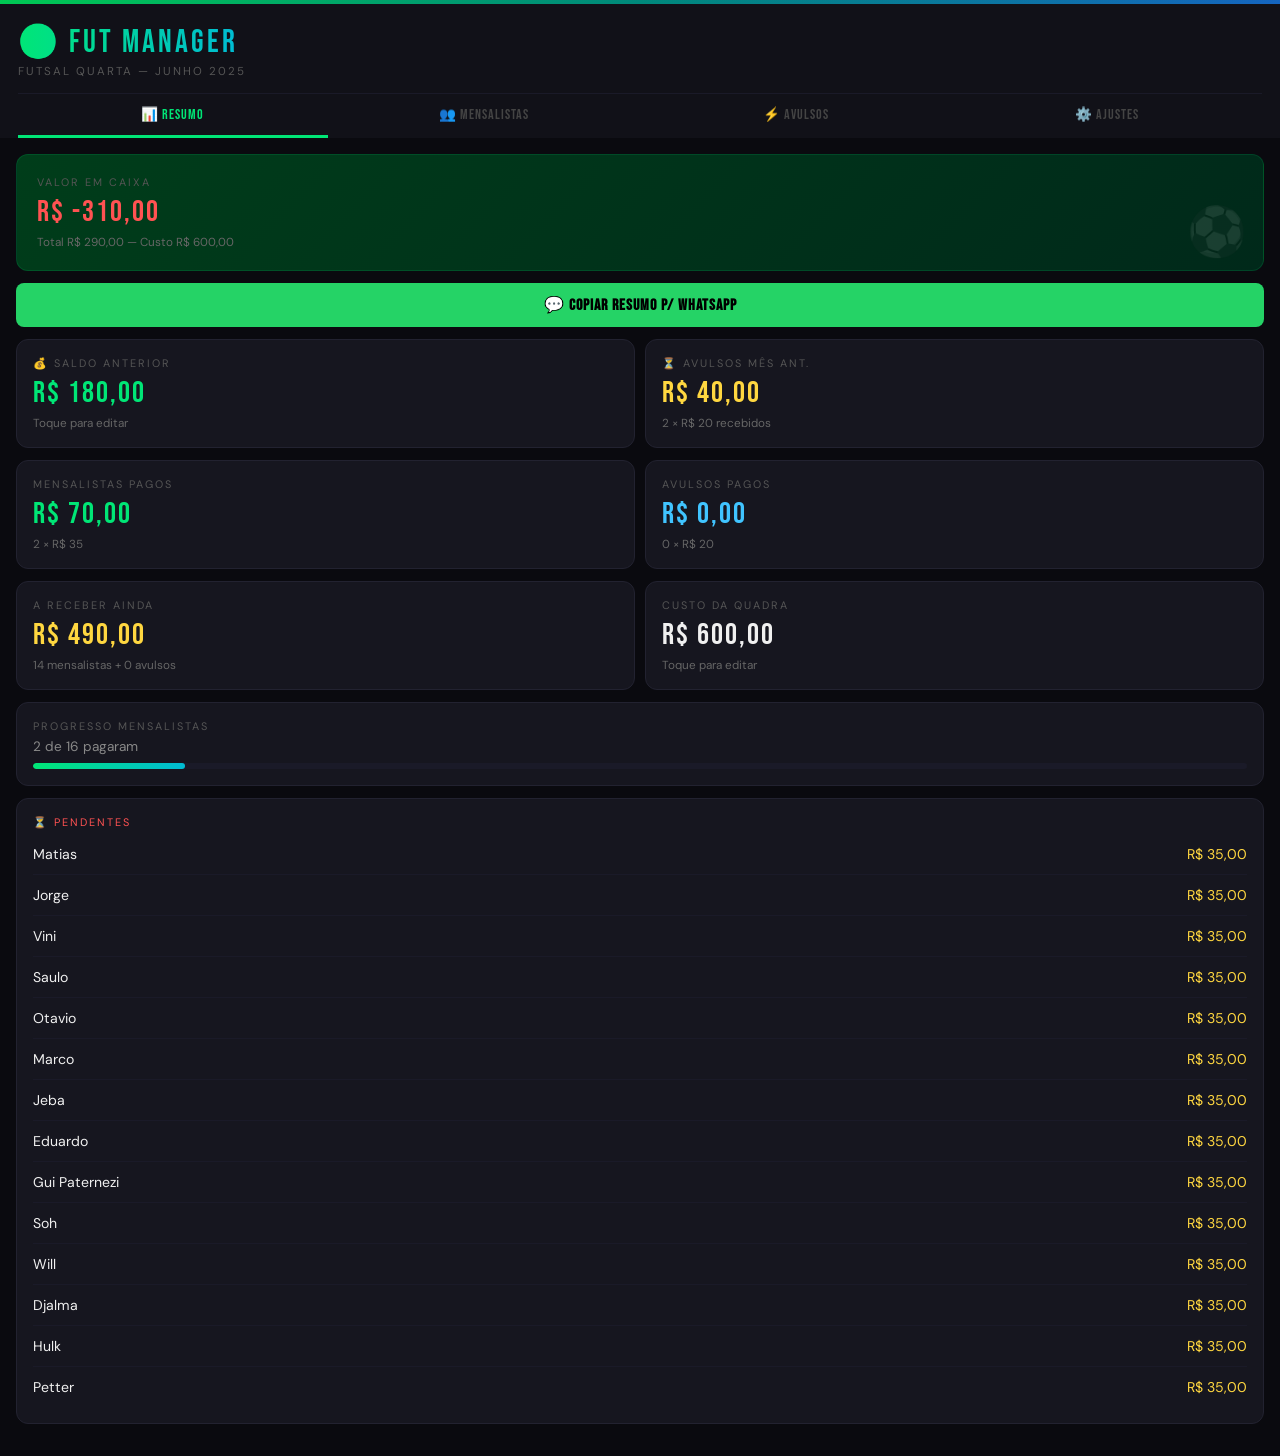
==== index.html @ c2b2885f "Botões de copiar resumos" ====
<!DOCTYPE html>
<html lang="pt-BR">

<head>
  <meta charset="UTF-8">
  <meta name="viewport" content="width=device-width, initial-scale=1.0, maximum-scale=1.0, user-scalable=no">
  <meta name="apple-mobile-web-app-capable" content="yes">
  <meta name="apple-mobile-web-app-status-bar-style" content="black-translucent">
  <meta name="apple-mobile-web-app-title" content="Fut Manager">
  <meta name="theme-color" content="#0a0a0f">
  <link rel="manifest" href="manifest.json">
  <link rel="apple-touch-icon" href="icon-192.png">
  <title>⚽ Fut Manager</title>
  <link href="https://fonts.googleapis.com/css2?family=Bebas+Neue&family=DM+Sans:wght@400;500;700&display=swap"
    rel="stylesheet">
  <style>
    * {
      box-sizing: border-box;
      margin: 0;
      padding: 0;
      -webkit-tap-highlight-color: transparent;
    }

    body {
      background: #0a0a0f;
      color: #f0f0f0;
      font-family: 'Bebas Neue', 'Arial Black', sans-serif;
      min-height: 100vh;
      overscroll-behavior: none;
    }

    .header-stripe {
      background: linear-gradient(135deg, #00c853 0%, #00897b 50%, #1565c0 100%);
      height: 4px;
    }

    .header {
      background: #111118;
      padding: env(safe-area-inset-top, 18px) 18px 0;
      padding-top: max(env(safe-area-inset-top), 18px);
    }

    .header-top {
      display: flex;
      justify-content: space-between;
      align-items: flex-start;
    }

    .header-title {
      font-size: 2rem;
      letter-spacing: 3px;
      background: linear-gradient(90deg, #00e676, #00bcd4);
      -webkit-background-clip: text;
      -webkit-text-fill-color: transparent;
      background-clip: text;
    }

    .save-badge {
      font-family: 'DM Sans', sans-serif;
      font-size: 0.65rem;
      letter-spacing: 1px;
      padding: 3px 8px;
      border-radius: 10px;
      margin-top: 6px;
    }

    .save-saved {
      color: #00e676;
      background: #003d1a;
    }

    .header-sub {
      font-family: 'DM Sans', sans-serif;
      font-size: 0.72rem;
      color: #555;
      letter-spacing: 2px;
      text-transform: uppercase;
      margin-top: 2px;
      margin-bottom: 14px;
    }

    .tabs {
      display: flex;
      gap: 2px;
      border-top: 1px solid #1a1a28;
    }

    .tab-btn {
      flex: 1;
      font-family: 'Bebas Neue', sans-serif;
      font-size: 0.85rem;
      letter-spacing: 1px;
      padding: 12px 6px;
      background: transparent;
      border: none;
      border-bottom: 3px solid transparent;
      color: #444;
      cursor: pointer;
      transition: all 0.2s;
    }

    .tab-btn.active {
      color: #00e676;
      border-bottom: 3px solid #00e676;
    }

    .content {
      padding: 16px;
      padding-bottom: max(env(safe-area-inset-bottom), 20px);
    }

    .card {
      background: #16161f;
      border: 1px solid #222230;
      border-radius: 12px;
      padding: 16px;
      margin-bottom: 12px;
    }

    .lucro-card {
      background: linear-gradient(135deg, #003d1a, #00291a);
      border: 1px solid #00e67622;
      border-radius: 12px;
      padding: 20px;
      margin-bottom: 12px;
      position: relative;
      overflow: hidden;
    }

    .lucro-card::after {
      content: '⚽';
      position: absolute;
      right: 16px;
      bottom: 8px;
      font-size: 3rem;
      opacity: 0.1;
    }

    .card-label {
      font-family: 'DM Sans', sans-serif;
      font-size: 0.68rem;
      text-transform: uppercase;
      letter-spacing: 2px;
      color: #555;
      margin-bottom: 5px;
    }

    .card-value {
      font-size: 1.9rem;
      letter-spacing: 2px;
    }

    .card-detail {
      font-family: 'DM Sans', sans-serif;
      font-size: 0.73rem;
      color: #666;
      margin-top: 4px;
    }

    .green {
      color: #00e676;
    }

    .red {
      color: #ff5252;
    }

    .yellow {
      color: #ffd740;
    }

    .blue {
      color: #40c4ff;
    }

    .grid2 {
      display: grid;
      grid-template-columns: 1fr 1fr;
      gap: 10px;
      margin-bottom: 12px;
    }

    .grid2 .card {
      margin-bottom: 0;
    }

    .row-item {
      display: flex;
      align-items: center;
      justify-content: space-between;
      padding: 11px 0;
      border-bottom: 1px solid #1a1a28;
      font-family: 'DM Sans', sans-serif;
      font-size: 0.88rem;
    }

    .row-item:last-child {
      border-bottom: none;
    }

    .player-num {
      font-family: 'Bebas Neue', sans-serif;
      font-size: 1.1rem;
      color: #333;
      width: 26px;
      flex-shrink: 0;
    }

    .badge {
      font-family: 'Bebas Neue', sans-serif;
      font-size: 0.72rem;
      letter-spacing: 1px;
      padding: 5px 12px;
      border-radius: 20px;
      cursor: pointer;
      border: none;
      white-space: nowrap;
    }

    .badge-green {
      background: #003d1a;
      color: #00e676;
    }

    .badge-red {
      background: #3d0000;
      color: #ff5252;
    }

    .badge-yellow {
      background: #3d2e00;
      color: #ffd740;
    }

    .btn-remove {
      background: none;
      border: none;
      color: #2a2a3a;
      cursor: pointer;
      font-size: 1.1rem;
      padding: 4px 10px;
    }

    .input-row {
      display: flex;
      gap: 8px;
      margin-bottom: 14px;
    }

    .fut-input {
      flex: 1;
      background: #0e0e18;
      border: 1px solid #2a2a40;
      border-radius: 8px;
      padding: 12px 14px;
      color: #f0f0f0;
      font-family: 'DM Sans', sans-serif;
      font-size: 1rem;
      outline: none;
      -webkit-appearance: none;
      appearance: none;
    }

    .fut-input:focus {
      border-color: #00e676;
    }

    .btn-add {
      background: #00e676;
      color: #000;
      border: none;
      border-radius: 8px;
      padding: 12px 16px;
      font-family: 'Bebas Neue', sans-serif;
      font-size: 1rem;
      letter-spacing: 1px;
      cursor: pointer;
      white-space: nowrap;
    }

    .section-title {
      font-size: 1rem;
      letter-spacing: 2px;
      color: #666;
      margin-bottom: 10px;
    }

    .pendentes-bar {
      background: #1a1a28;
      border-radius: 6px;
      height: 6px;
      margin-top: 8px;
      overflow: hidden;
    }

    .pendentes-fill {
      height: 100%;
      background: linear-gradient(90deg, #00e676, #00bcd4);
      border-radius: 6px;
      transition: width 0.4s;
    }

    .clickable {
      cursor: pointer;
    }

    .edit-hint {
      font-size: 0.75rem;
      color: #333;
    }

    .custo-edit {
      display: flex;
      align-items: center;
      gap: 8px;
    }

    .tab-content {
      display: none;
    }

    .tab-content.active {
      display: block;
    }

    .empty-state {
      text-align: center;
      padding: 32px;
    }

    .empty-state .icon {
      font-size: 2.5rem;
    }

    .empty-state p {
      font-family: 'DM Sans', sans-serif;
      color: #444;
      margin-top: 8px;
    }
  </style>
</head>

<body>

  <div class="header-stripe"></div>
  <div class="header">
    <div class="header-top">
      <div class="header-title">⚽ FUT MANAGER</div>
      <span class="save-badge save-saved" id="save-badge" style="display:none">✓ SALVO</span>
    </div>
    <div class="header-sub">Futsal Quarta — Junho 2025</div>
    <div class="tabs">
      <button class="tab-btn active" onclick="setTab('resumo')">📊 Resumo</button>
      <button class="tab-btn" onclick="setTab('mensalistas')">👥 Mensalistas</button>
      <button class="tab-btn" onclick="setTab('avulsos')">⚡ Avulsos</button>
      <button class="tab-btn" onclick="setTab('ajustes')">⚙️ Ajustes</button>
    </div>
  </div>

  <div class="content">
    <div id="tab-resumo" class="tab-content active">
      <div class="lucro-card">
        <div class="card-label">Valor em caixa</div>
        <div class="card-value" id="lucro-valor">R$ 0,00</div>
        <div class="card-detail" id="lucro-detalhe"></div>
      </div>

      <button class="btn-add"
        style="background:#25d366; color:#000; font-weight:bold; width:100%; margin-bottom:12px; display:flex; align-items:center; justify-content:center; gap:8px;"
        onclick="copiarResumoWhats()">
        <span>💬 Copiar Resumo p/ WhatsApp</span>
      </button>

      <div class="grid2">
        <div class="card clickable" onclick="editSaldo()">
          <div class="card-label">💰 Saldo anterior</div>
          <div class="card-value green" id="saldo-val">R$ 0,00</div>
          <div class="card-detail">Toque para editar</div>
        </div>
        <div class="card clickable" onclick="editAvulsosAnt()">
          <div class="card-label">⏳ Avulsos mês ant.</div>
          <div class="card-value yellow" id="avant-val">R$ 0,00</div>
          <div class="card-detail" id="avant-detalhe"></div>
        </div>
      </div>
      <div class="grid2">
        <div class="card">
          <div class="card-label">Mensalistas pagos</div>
          <div class="card-value green" id="mens-val">R$ 0,00</div>
          <div class="card-detail" id="mens-detalhe"></div>
        </div>
        <div class="card">
          <div class="card-label">Avulsos pagos</div>
          <div class="card-value blue" id="avpagos-val">R$ 0,00</div>
          <div class="card-detail" id="avpagos-detalhe"></div>
        </div>
      </div>
      <div class="grid2">
        <div class="card">
          <div class="card-label">A receber ainda</div>
          <div class="card-value yellow" id="areceber-val">R$ 0,00</div>
          <div class="card-detail" id="areceber-detalhe"></div>
        </div>
        <div class="card clickable" onclick="editCusto()">
          <div class="card-label">Custo da quadra</div>
          <div class="card-value" id="custo-val">R$ 0,00</div>
          <div class="card-detail">Toque para editar</div>
        </div>
      </div>
      <div class="card">
        <div class="card-label">Progresso mensalistas</div>
        <div id="progresso-txt" style="font-family:'DM Sans',sans-serif;font-size:0.85rem;color:#888;margin-top:4px">
        </div>
        <div class="pendentes-bar">
          <div class="pendentes-fill" id="progresso-fill" style="width:0%"></div>
        </div>
      </div>
      <div class="card" id="pendentes-card" style="display:none">
        <div class="card-label" style="color:#ff5252">⏳ Pendentes</div>
        <div id="pendentes-lista"></div>
      </div>
    </div>

    <div id="tab-mensalistas" class="tab-content">
      <div class="input-row">
        <input class="fut-input" id="inp-mens" placeholder="Nome do jogador..."
          onkeydown="if(event.key==='Enter')addMensalista()">
        <button class="btn-add" onclick="addMensalista()">+ ADD</button>
      </div>

      <button class="btn-add"
        style="background:#25d366; color:#000; font-weight:bold; width:100%; margin-bottom:12px; display:flex; align-items:center; justify-content:center; gap:8px;"
        onclick="copiarMensalistasWhats()">
        <span>💬 Copiar Lista p/ WhatsApp</span>
      </button>

      <div class="card">
        <div class="section-title" id="mens-secao-titulo">MENSALISTAS — R$ 35</div>
        <div id="mens-lista"></div>
      </div>
    </div>

    <div id="tab-avulsos" class="tab-content">
      <div class="input-row">
        <input class="fut-input" id="inp-av" placeholder="Nome do avulso..."
          onkeydown="if(event.key==='Enter')addAvulso()">
        <select class="fut-input" id="sel-av" style="flex:0 0 100px">
          <option value="pago">Pago</option>
          <option value="pendente">Pendente</option>
        </select>
        <button class="btn-add" onclick="addAvulso()">+ ADD</button>
      </div>
      <div id="avulsos-wrap"></div>
      <div class="grid2" style="margin-top:12px">
        <div class="card">
          <div class="card-label">Pagos</div>
          <div class="card-value green" id="avtotal-pagos">R$ 0,00</div>
          <div class="card-detail" id="avtotal-pagos-d"></div>
        </div>
        <div class="card">
          <div class="card-label">Pendentes</div>
          <div class="card-value yellow" id="avtotal-pend">R$ 0,00</div>
          <div class="card-detail" id="avtotal-pend-d"></div>
        </div>
      </div>
    </div>

    <div id="tab-ajustes" class="tab-content">
      <div class="card">
        <div class="section-title">Valores das Taxas</div>
        <div style="display:flex; flex-direction:column; gap:12px; font-family:'DM Sans',sans-serif; font-size:0.9rem;">
          <div style="display:flex; justify-content:space-between; align-items:center;">
            <span style="color:#aaa;">Valor Mensalidade:</span>
            <div style="display:flex; align-items:center; gap:5px;">
              <span style="color:#666;">R$</span>
              <input type="number" class="fut-input" id="cfg-mensalidade"
                style="max-width:100px; padding:8px 10px; margin:0;" onchange="updateTaxas()">
            </div>
          </div>
          <div style="display:flex; justify-content:space-between; align-items:center;">
            <span style="color:#aaa;">Valor do Avulso:</span>
            <div style="display:flex; align-items:center; gap:5px;">
              <span style="color:#666;">R$</span>
              <input type="number" class="fut-input" id="cfg-avulso"
                style="max-width:100px; padding:8px 10px; margin:0;" onchange="updateTaxas()">
            </div>
          </div>
        </div>
      </div>

      <div class="card">
        <div class="section-title">📦 Backup dos Dados</div>
        <p style="font-family:'DM Sans',sans-serif; font-size:0.8rem; color:#888; margin-bottom:12px; line-height:1.4;">
          Como os dados são salvos localmente no seu celular, exporte um backup de vez em quando para não perder seu
          histórico.
        </p>
        <div style="display:flex; flex-direction:column; gap:10px;">
          <button class="btn-add" style="background:#1565c0; color:#fff;" onclick="exportarBackup()">📥 Exportar Backup
            (Copiar)</button>
          <button class="btn-add" style="background:#3a3a4f; color:#f0f0f0;" onclick="importarBackup()">📤 Importar
            Backup</button>
        </div>
      </div>
    </div>
  </div>

  <script>
    const DEFAULT = {
      mensalistas: ["Matias", "Jorge", "Vini", "Saulo", "Otavio", "Serjo", "Marco", "Jeba", "Eduardo", "Gui Paternezi", "Soh", "Will", "Djalma", "Hulk", "Trind", "Petter"]
        .map((nome, i) => ({ id: i, nome, pago: ["Serjo", "Trind"].includes(nome) })),
      avulsos: [],
      custoQuadra: 600,
      saldoAnterior: 180,
      avulsosPendentesAnt: 2,
      valorMensalidade: 35,
      valorAvulso: 20
    };

    function load() {
      try {
        const s = localStorage.getItem('futmgr');
        if (!s) return JSON.parse(JSON.stringify(DEFAULT));
        const parsed = JSON.parse(s);
        if (parsed.valorMensalidade === undefined) parsed.valorMensalidade = 35;
        if (parsed.valorAvulso === undefined) parsed.valorAvulso = 20;
        return parsed;
      }
      catch (e) { return JSON.parse(JSON.stringify(DEFAULT)); }
    }
    function save() {
      localStorage.setItem('futmgr', JSON.stringify(state));
      const b = document.getElementById('save-badge');
      b.style.display = '';
      clearTimeout(save._t);
      save._t = setTimeout(() => b.style.display = 'none', 2000);
    }

    let state = load();
    const brl = v => 'R$ ' + v.toFixed(2).replace('.', ',');

    function setTab(t) {
      const tabs = ['resumo', 'mensalistas', 'avulsos', 'ajustes'];
      document.querySelectorAll('.tab-btn').forEach((b, i) => b.classList.toggle('active', tabs[i] === t));
      document.querySelectorAll('.tab-content').forEach(c => c.classList.remove('active'));
      document.getElementById('tab-' + t).classList.add('active');
      render();
    }

    function render() {
      const { mensalistas, avulsos, custoQuadra, saldoAnterior, avulsosPendentesAnt, valorMensalidade, valorAvulso } = state;
      const pagos = mensalistas.filter(m => m.pago), pend = mensalistas.filter(m => !m.pago);
      const avP = avulsos.filter(a => a.status === 'pago'), avPend = avulsos.filter(a => a.status === 'pendente');
      const totalMens = pagos.length * valorMensalidade, totalAvP = avP.length * valorAvulso, totalAvPend = avPend.length * valorAvulso;
      const totalRec = saldoAnterior + avulsosPendentesAnt * valorAvulso + totalMens + totalAvP;
      const lucro = totalRec - custoQuadra, aRec = pend.length * valorMensalidade + totalAvPend;

      const lv = document.getElementById('lucro-valor');
      lv.textContent = brl(lucro); lv.className = 'card-value ' + (lucro >= 0 ? 'green' : 'red');
      document.getElementById('lucro-detalhe').textContent = `Total ${brl(totalRec)} — Custo ${brl(custoQuadra)}`;
      document.getElementById('saldo-val').textContent = brl(saldoAnterior);
      document.getElementById('avant-val').textContent = brl(avulsosPendentesAnt * valorAvulso);
      document.getElementById('avant-detalhe').textContent = `${avulsosPendentesAnt} × R$ ${valorAvulso} recebidos`;
      document.getElementById('mens-val').textContent = brl(totalMens);
      document.getElementById('mens-detalhe').textContent = `${pagos.length} × R$ ${valorMensalidade}`;
      document.getElementById('avpagos-val').textContent = brl(totalAvP);
      document.getElementById('avpagos-detalhe').textContent = `${avP.length} × R$ ${valorAvulso}`;
      document.getElementById('areceber-val').textContent = brl(aRec);
      document.getElementById('areceber-detalhe').textContent = `${pend.length} mensalistas + ${avPend.length} avulsos`;
      document.getElementById('custo-val').textContent = brl(custoQuadra);
      const pct = mensalistas.length ? pagos.length / mensalistas.length * 100 : 0;
      document.getElementById('progresso-txt').textContent = `${pagos.length} de ${mensalistas.length} pagaram`;
      document.getElementById('progresso-fill').style.width = pct + '%';
      const pc = document.getElementById('pendentes-card');
      pc.style.display = pend.length ? '' : 'none';
      document.getElementById('pendentes-lista').innerHTML = pend.map(m =>
        `<div class="row-item"><span>${m.nome}</span><span class="yellow">${brl(valorMensalidade)}</span></div>`).join('');

      document.getElementById('mens-secao-titulo').textContent = `MENSALISTAS — ${brl(valorMensalidade)}`;

      document.getElementById('mens-lista').innerHTML = mensalistas.map((m, i) =>
        `<div class="row-item">
      <div style="display:flex;align-items:center;gap:10px">
        <span class="player-num">${i + 1}</span>
        <span style="font-family:'DM Sans',sans-serif">${m.nome}</span>
      </div>
      <div style="display:flex;gap:8px;align-items:center">
        <button class="badge ${m.pago ? 'badge-green' : 'badge-red'}" onclick="toggleMens(${m.id})">${m.pago ? 'PAGO ✓' : 'PENDENTE'}</button>
        <button class="btn-remove" onclick="removeMens(${m.id})">✕</button>
      </div>
    </div>`).join('');

      document.getElementById('avulsos-wrap').innerHTML = avulsos.length === 0
        ? `<div class="card empty-state"><div class="icon">⚡</div><p>Nenhum avulso ainda</p></div>`
        : `<div class="card"><div class="section-title">AVULSOS — R$ ${valorAvulso} cada</div>${avulsos.map(a =>
          `<div class="row-item">
          <span style="font-family:'DM Sans',sans-serif">${a.nome}</span>
          <div style="display:flex;gap:8px;align-items:center">
            <button class="badge ${a.status === 'pago' ? 'badge-green' : 'badge-yellow'}" onclick="toggleAv(${a.id})">${a.status === 'pago' ? 'PAGO ✓' : 'PENDENTE'}</button>
            <button class="btn-remove" onclick="removeAv(${a.id})">✕</button>
          </div>
        </div>`).join('')}</div>`;

      document.getElementById('avtotal-pagos').textContent = brl(totalAvP);
      document.getElementById('avtotal-pagos-d').textContent = `${avP.length} jogadores`;
      document.getElementById('avtotal-pend').textContent = brl(totalAvPend);
      document.getElementById('avtotal-pend-d').textContent = `${avPend.length} jogadores`;

      // Atualiza os inputs na aba Ajustes se eles existirem
      const cfgM = document.getElementById('cfg-mensalidade');
      const cfgA = document.getElementById('cfg-avulso');
      if (cfgM) cfgM.value = valorMensalidade;
      if (cfgA) cfgA.value = valorAvulso;
    }

    function toggleMens(id) { state.mensalistas = state.mensalistas.map(m => m.id === id ? { ...m, pago: !m.pago } : m); save(); render(); }
    function removeMens(id) { if (!confirm('Remover?')) return; state.mensalistas = state.mensalistas.filter(m => m.id !== id); save(); render(); }
    function addMensalista() {
      const i = document.getElementById('inp-mens'), n = i.value.trim(); if (!n) return;
      state.mensalistas.push({ id: Date.now(), nome: n, pago: false }); i.value = ''; save(); render();
    }
    function addAvulso() {
      const i = document.getElementById('inp-av'), n = i.value.trim(); if (!n) return;
      const s = document.getElementById('sel-av').value;
      state.avulsos.push({ id: Date.now(), nome: n, status: s }); i.value = ''; save(); render();
    }
    function toggleAv(id) { state.avulsos = state.avulsos.map(a => a.id === id ? { ...a, status: a.status === 'pago' ? 'pendente' : 'pago' } : a); save(); render(); }
    function removeAv(id) { if (!confirm('Remover?')) return; state.avulsos = state.avulsos.filter(a => a.id !== id); save(); render(); }
    function editCusto() { const v = prompt('Custo da quadra (R$):', state.custoQuadra); if (v !== null && !isNaN(+v) && +v >= 0) { state.custoQuadra = +v; save(); render(); } }
    function editSaldo() { const v = prompt('Saldo do mês anterior (R$):', state.saldoAnterior); if (v !== null && !isNaN(+v)) { state.saldoAnterior = +v; save(); render(); } }
    function editAvulsosAnt() { const v = prompt('Qtd avulsos pendentes mês anterior:', state.avulsosPendentesAnt); if (v !== null && !isNaN(+v)) { state.avulsosPendentesAnt = +v; save(); render(); } }

    function updateTaxas() {
      const valMensalidade = parseFloat(document.getElementById('cfg-mensalidade').value);
      const valAvulso = parseFloat(document.getElementById('cfg-avulso').value);
      if (!isNaN(valMensalidade) && valMensalidade >= 0) state.valorMensalidade = valMensalidade;
      if (!isNaN(valAvulso) && valAvulso >= 0) state.valorAvulso = valAvulso;
      save();
      render();
    }

    function exportarBackup() {
      const json = JSON.stringify(state, null, 2);
      navigator.clipboard.writeText(json).then(() => {
        alert('Dados de backup copiados para a área de transferência! Cole em um local seguro (bloco de notas, e-mail ou conversa própria no WhatsApp).');
      }).catch(() => {
        prompt('Copie o texto de backup abaixo:', json);
      });
    }

    function importarBackup() {
      const texto = prompt('Cole o texto de backup (JSON) aqui:');
      if (!texto) return;
      try {
        const parsed = JSON.parse(texto);
        if (parsed && typeof parsed === 'object') {
          if (Array.isArray(parsed.mensalistas)) {
            state = parsed;
            if (state.valorMensalidade === undefined) state.valorMensalidade = 35;
            if (state.valorAvulso === undefined) state.valorAvulso = 20;
            save();
            render();
            alert('Backup importado com sucesso!');
          } else {
            alert('Formato de backup inválido.');
          }
        } else {
          alert('Texto de backup inválido.');
        }
      } catch (e) {
        alert('Erro ao processar o backup. Verifique se o texto foi colado corretamente.');
      }
    }

    function copiarResumoWhats() {
      const { mensalistas, avulsos, custoQuadra, saldoAnterior, avulsosPendentesAnt, valorMensalidade, valorAvulso } = state;
      const pagos = mensalistas.filter(m => m.pago), pend = mensalistas.filter(m => !m.pago);
      const avP = avulsos.filter(a => a.status === 'pago'), avPend = avulsos.filter(a => a.status === 'pendente');
      const totalMens = pagos.length * valorMensalidade;
      const totalAvP = avP.length * valorAvulso;
      const totalAvPend = avPend.length * valorAvulso;
      const totalRecebidoMes = avulsosPendentesAnt * valorAvulso + totalMens + totalAvP;
      const totalRec = saldoAnterior + totalRecebidoMes;
      const lucro = totalRec - custoQuadra;
      const aRec = pend.length * valorMensalidade + totalAvPend;
      const pct = mensalistas.length ? Math.round((pagos.length / mensalistas.length) * 100) : 0;

      let txt = `⚽ *FUT MANAGER - RESUMO FINANCEIRO* ⚽\n`;
      txt += `📅 *Futsal Quarta*\n\n`;
      txt += `💵 *Valor em Caixa:* ${brl(lucro)}\n`;
      txt += `💰 *Saldo Anterior:* ${brl(saldoAnterior)}\n`;
      txt += `💰 *Total Recebido no Mês:* ${brl(totalRecebidoMes)}\n`;
      txt += `🏟️ *Custo da Quadra:* ${brl(custoQuadra)}\n`;
      txt += `⏳ *A Receber:* ${brl(aRec)}\n\n`;
      txt += `👥 *Mensalistas:* ${pagos.length} de ${mensalistas.length} pagos (${pct}%)\n`;
      txt += `⚡ *Avulsos Pagos:* ${avP.length} (${brl(totalAvP)})\n`;

      if (pend.length > 0 || avPend.length > 0) {
        txt += `\n⚠️ *PENDENTES DE PAGAMENTO:*\n`;
        if (pend.length > 0) {
          txt += `*Mensalistas:*\n`;
          pend.forEach(m => {
            txt += ` - ${m.nome} (${brl(valorMensalidade)})\n`;
          });
        }
        if (avPend.length > 0) {
          txt += `*Avulsos:*\n`;
          avPend.forEach(a => {
            txt += ` - ${a.nome} (${brl(valorAvulso)})\n`;
          });
        }
      }

      navigator.clipboard.writeText(txt).then(() => {
        alert('Resumo formatado copiado! Só colar no grupo do WhatsApp. 😉');
      }).catch(() => {
        const textarea = document.createElement('textarea');
        textarea.value = txt;
        textarea.style.position = 'fixed';
        document.body.appendChild(textarea);
        textarea.select();
        try {
          document.execCommand('copy');
          alert('Resumo formatado copiado! 😉');
        } catch (e) {
          alert('Não foi possível copiar automaticamente.');
        }
        document.body.removeChild(textarea);
      });
    }

    function copiarMensalistasWhats() {
      const { mensalistas, valorMensalidade } = state;
      const pagos = mensalistas.filter(m => m.pago);
      const pend = mensalistas.filter(m => !m.pago);

      let txt = `👥 *MENSALISTAS - STATUS DE PAGAMENTO* ⚽\n`;
      txt += `💵 *Mensalidade:* ${brl(valorMensalidade)}\n\n`;

      txt += `✅ *PAGOS (${pagos.length}):*\n`;
      if (pagos.length === 0) {
        txt += ` - Nenhum pagamento registrado ainda\n`;
      } else {
        pagos.forEach(m => {
          txt += ` - ${m.nome} ✓\n`;
        });
      }

      txt += `\n⏳ *PENDENTES (${pend.length}):*\n`;
      if (pend.length === 0) {
        txt += ` - Todos os mensalistas pagaram! 🙌\n`;
      } else {
        pend.forEach(m => {
          txt += ` - ${m.nome}\n`;
        });
      }

      const pct = mensalistas.length ? Math.round((pagos.length / mensalistas.length) * 100) : 0;
      txt += `\n📊 *Progresso:* ${pagos.length} de ${mensalistas.length} pagos (${pct}%)`;

      navigator.clipboard.writeText(txt).then(() => {
        alert('Lista de mensalistas copiada! Só colar no WhatsApp. 😉');
      }).catch(() => {
        const textarea = document.createElement('textarea');
        textarea.value = txt;
        textarea.style.position = 'fixed';
        document.body.appendChild(textarea);
        textarea.select();
        try {
          document.execCommand('copy');
          alert('Lista de mensalistas copiada! 😉');
        } catch (e) {
          alert('Não foi possível copiar automaticamente.');
        }
        document.body.removeChild(textarea);
      });
    }

    if ('serviceWorker' in navigator) {
      navigator.serviceWorker.register('/fut-manager/sw.js');
    }

    render();
  </script>
</body>

</html>
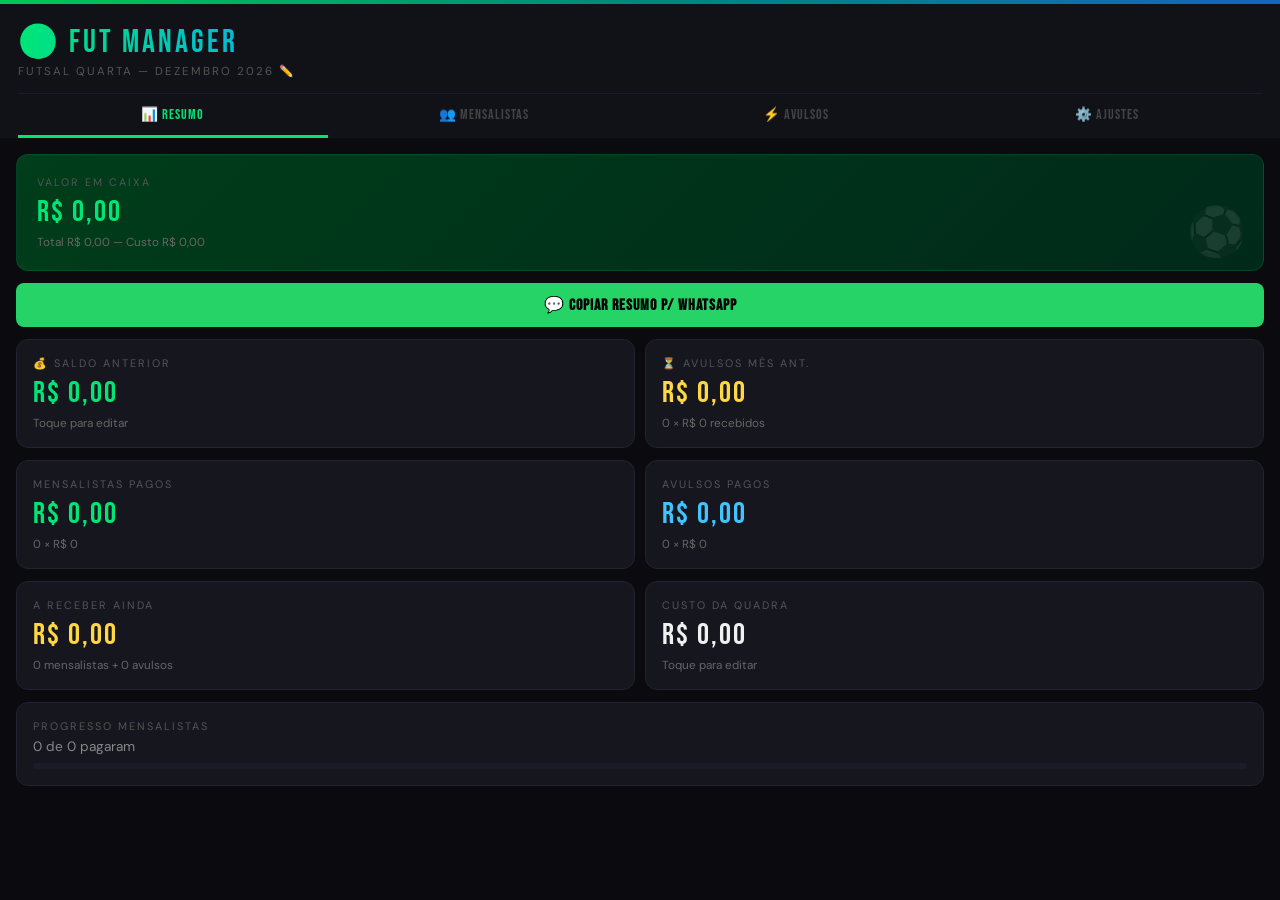
==== commit 5d2f45a5: "Adiciona configuração de mes vigente e chave pix" ====
--- a/index.html
+++ b/index.html
@@ -348,7 +348,8 @@
       <div class="header-title">⚽ FUT MANAGER</div>
       <span class="save-badge save-saved" id="save-badge" style="display:none">✓ SALVO</span>
     </div>
-    <div class="header-sub">Futsal Quarta — Junho 2025</div>
+    <div class="header-sub clickable" id="header-mes-ano" onclick="editMesAno()" style="cursor: pointer;">Futsal Quarta
+      — Junho 2025</div>
     <div class="tabs">
       <button class="tab-btn active" onclick="setTab('resumo')">📊 Resumo</button>
       <button class="tab-btn" onclick="setTab('mensalistas')">👥 Mensalistas</button>
@@ -489,6 +490,17 @@
       </div>
 
       <div class="card">
+        <div class="section-title">Chave Pix</div>
+        <div style="display:flex; flex-direction:column; gap:8px; font-family:'DM Sans',sans-serif; font-size:0.9rem;">
+          <div style="display:flex; justify-content:space-between; align-items:center;">
+            <span style="color:#aaa;">Chave Pix:</span>
+            <input type="text" class="fut-input" id="cfg-pix"
+              style="max-width:200px; padding:8px 10px; margin:0;" placeholder="Sua chave Pix..." onchange="updatePix()">
+          </div>
+        </div>
+      </div>
+
+      <div class="card">
         <div class="section-title">📦 Backup dos Dados</div>
         <p style="font-family:'DM Sans',sans-serif; font-size:0.8rem; color:#888; margin-bottom:12px; line-height:1.4;">
           Como os dados são salvos localmente no seu celular, exporte um backup de vez em quando para não perder seu
@@ -501,19 +513,36 @@
             Backup</button>
         </div>
       </div>
+
+      <div class="card" style="border: 1px solid #ff525244;">
+        <div class="section-title" style="color:#ff5252;">📅 Fechamento Mensal</div>
+        <p style="font-family:'DM Sans',sans-serif; font-size:0.8rem; color:#888; margin-bottom:12px; line-height:1.4;">
+          Ao iniciar um novo mês: os pagamentos dos mensalistas serão zerados, a lista de avulsos será limpa e o caixa
+          atual vira o saldo inicial do próximo mês.
+        </p>
+        <button class="btn-add" style="background:#ff5252; color:#fff;" onclick="iniciarNovoMes()">🆕 Iniciar Novo
+          Mês</button>
+      </div>
     </div>
   </div>
 
   <script>
+    const obterMesAnoAtual = () => {
+      const meses = ["Janeiro", "Fevereiro", "Março", "Abril", "Maio", "Junho", "Julho", "Agosto", "Setembro", "Outubro", "Novembro", "Dezembro"];
+      const d = new Date();
+      return `${meses[d.getMonth()]} ${d.getFullYear()}`;
+    };
+
     const DEFAULT = {
-      mensalistas: ["Matias", "Jorge", "Vini", "Saulo", "Otavio", "Serjo", "Marco", "Jeba", "Eduardo", "Gui Paternezi", "Soh", "Will", "Djalma", "Hulk", "Trind", "Petter"]
-        .map((nome, i) => ({ id: i, nome, pago: ["Serjo", "Trind"].includes(nome) })),
+      mensalistas: [],
       avulsos: [],
-      custoQuadra: 600,
-      saldoAnterior: 180,
-      avulsosPendentesAnt: 2,
-      valorMensalidade: 35,
-      valorAvulso: 20
+      custoQuadra: 0,
+      saldoAnterior: 0,
+      avulsosPendentesAnt: 0,
+      valorMensalidade: 0,
+      valorAvulso: 0,
+      mesAno: obterMesAnoAtual(),
+      chavePix: ''
     };
 
     function load() {
@@ -521,8 +550,10 @@
         const s = localStorage.getItem('futmgr');
         if (!s) return JSON.parse(JSON.stringify(DEFAULT));
         const parsed = JSON.parse(s);
-        if (parsed.valorMensalidade === undefined) parsed.valorMensalidade = 35;
-        if (parsed.valorAvulso === undefined) parsed.valorAvulso = 20;
+        if (parsed.valorMensalidade === undefined) parsed.valorMensalidade = 0;
+        if (parsed.valorAvulso === undefined) parsed.valorAvulso = 0;
+        if (parsed.mesAno === undefined) parsed.mesAno = obterMesAnoAtual();
+        if (parsed.chavePix === undefined) parsed.chavePix = '';
         return parsed;
       }
       catch (e) { return JSON.parse(JSON.stringify(DEFAULT)); }
@@ -547,12 +578,14 @@
     }
 
     function render() {
-      const { mensalistas, avulsos, custoQuadra, saldoAnterior, avulsosPendentesAnt, valorMensalidade, valorAvulso } = state;
+      const { mensalistas, avulsos, custoQuadra, saldoAnterior, avulsosPendentesAnt, valorMensalidade, valorAvulso, mesAno, chavePix } = state;
       const pagos = mensalistas.filter(m => m.pago), pend = mensalistas.filter(m => !m.pago);
       const avP = avulsos.filter(a => a.status === 'pago'), avPend = avulsos.filter(a => a.status === 'pendente');
       const totalMens = pagos.length * valorMensalidade, totalAvP = avP.length * valorAvulso, totalAvPend = avPend.length * valorAvulso;
       const totalRec = saldoAnterior + avulsosPendentesAnt * valorAvulso + totalMens + totalAvP;
       const lucro = totalRec - custoQuadra, aRec = pend.length * valorMensalidade + totalAvPend;
+
+      document.getElementById('header-mes-ano').textContent = `Futsal Quarta — ${mesAno || obterMesAnoAtual()} ✏️`;
 
       const lv = document.getElementById('lucro-valor');
       lv.textContent = brl(lucro); lv.className = 'card-value ' + (lucro >= 0 ? 'green' : 'red');
@@ -608,8 +641,10 @@
       // Atualiza os inputs na aba Ajustes se eles existirem
       const cfgM = document.getElementById('cfg-mensalidade');
       const cfgA = document.getElementById('cfg-avulso');
+      const cfgP = document.getElementById('cfg-pix');
       if (cfgM) cfgM.value = valorMensalidade;
       if (cfgA) cfgA.value = valorAvulso;
+      if (cfgP) cfgP.value = chavePix || '';
     }
 
     function toggleMens(id) { state.mensalistas = state.mensalistas.map(m => m.id === id ? { ...m, pago: !m.pago } : m); save(); render(); }
@@ -628,6 +663,14 @@
     function editCusto() { const v = prompt('Custo da quadra (R$):', state.custoQuadra); if (v !== null && !isNaN(+v) && +v >= 0) { state.custoQuadra = +v; save(); render(); } }
     function editSaldo() { const v = prompt('Saldo do mês anterior (R$):', state.saldoAnterior); if (v !== null && !isNaN(+v)) { state.saldoAnterior = +v; save(); render(); } }
     function editAvulsosAnt() { const v = prompt('Qtd avulsos pendentes mês anterior:', state.avulsosPendentesAnt); if (v !== null && !isNaN(+v)) { state.avulsosPendentesAnt = +v; save(); render(); } }
+    function editMesAno() { const v = prompt('Nome do mês / Período (ex: Junho 2025):', state.mesAno || obterMesAnoAtual()); if (v !== null && v.trim() !== '') { state.mesAno = v.trim(); save(); render(); } }
+
+    function updatePix() {
+      const val = document.getElementById('cfg-pix').value.trim();
+      state.chavePix = val;
+      save();
+      render();
+    }
 
     function updateTaxas() {
       const valMensalidade = parseFloat(document.getElementById('cfg-mensalidade').value);
@@ -655,8 +698,10 @@
         if (parsed && typeof parsed === 'object') {
           if (Array.isArray(parsed.mensalistas)) {
             state = parsed;
-            if (state.valorMensalidade === undefined) state.valorMensalidade = 35;
-            if (state.valorAvulso === undefined) state.valorAvulso = 20;
+            if (state.valorMensalidade === undefined) state.valorMensalidade = 0;
+            if (state.valorAvulso === undefined) state.valorAvulso = 0;
+            if (state.mesAno === undefined) state.mesAno = obterMesAnoAtual();
+            if (state.chavePix === undefined) state.chavePix = '';
             save();
             render();
             alert('Backup importado com sucesso!');
@@ -672,7 +717,7 @@
     }
 
     function copiarResumoWhats() {
-      const { mensalistas, avulsos, custoQuadra, saldoAnterior, avulsosPendentesAnt, valorMensalidade, valorAvulso } = state;
+      const { mensalistas, avulsos, custoQuadra, saldoAnterior, avulsosPendentesAnt, valorMensalidade, valorAvulso, mesAno } = state;
       const pagos = mensalistas.filter(m => m.pago), pend = mensalistas.filter(m => !m.pago);
       const avP = avulsos.filter(a => a.status === 'pago'), avPend = avulsos.filter(a => a.status === 'pendente');
       const totalMens = pagos.length * valorMensalidade;
@@ -685,7 +730,7 @@
       const pct = mensalistas.length ? Math.round((pagos.length / mensalistas.length) * 100) : 0;
 
       let txt = `⚽ *FUT MANAGER - RESUMO FINANCEIRO* ⚽\n`;
-      txt += `📅 *Futsal Quarta*\n\n`;
+      txt += `📅 *Futsal Quarta — ${mesAno || obterMesAnoAtual()}*\n\n`;
       txt += `💵 *Valor em Caixa:* ${brl(lucro)}\n`;
       txt += `💰 *Saldo Anterior:* ${brl(saldoAnterior)}\n`;
       txt += `💰 *Total Recebido no Mês:* ${brl(totalRecebidoMes)}\n`;
@@ -729,11 +774,12 @@
     }
 
     function copiarMensalistasWhats() {
-      const { mensalistas, valorMensalidade } = state;
+      const { mensalistas, valorMensalidade, mesAno } = state;
       const pagos = mensalistas.filter(m => m.pago);
       const pend = mensalistas.filter(m => !m.pago);
 
       let txt = `👥 *MENSALISTAS - STATUS DE PAGAMENTO* ⚽\n`;
+      txt += `📅 *Período:* ${mesAno || obterMesAnoAtual()}\n`;
       txt += `💵 *Mensalidade:* ${brl(valorMensalidade)}\n\n`;
 
       txt += `✅ *PAGOS (${pagos.length}):*\n`;
@@ -756,6 +802,9 @@
 
       const pct = mensalistas.length ? Math.round((pagos.length / mensalistas.length) * 100) : 0;
       txt += `\n📊 *Progresso:* ${pagos.length} de ${mensalistas.length} pagos (${pct}%)`;
+      if (state.chavePix) {
+        txt += `\n💵 *Pix:* ${state.chavePix}`;
+      }
 
       navigator.clipboard.writeText(txt).then(() => {
         alert('Lista de mensalistas copiada! Só colar no WhatsApp. 😉');
@@ -775,6 +824,39 @@
       });
     }
 
+    function iniciarNovoMes() {
+      const { mensalistas, avulsos, custoQuadra, saldoAnterior, avulsosPendentesAnt, valorMensalidade, valorAvulso } = state;
+      const pagos = mensalistas.filter(m => m.pago);
+      const avP = avulsos.filter(a => a.status === 'pago');
+      const avPend = avulsos.filter(a => a.status === 'pendente');
+      const totalMens = pagos.length * valorMensalidade;
+      const totalAvP = avP.length * valorAvulso;
+      const totalRecebidoMes = avulsosPendentesAnt * valorAvulso + totalMens + totalAvP;
+      const totalRec = saldoAnterior + totalRecebidoMes;
+      const lucro = totalRec - custoQuadra;
+
+      const novoMesAno = obterMesAnoAtual();
+      const msg = `Você está iniciando um novo mês (${novoMesAno}).\n\n` +
+        `Resumo atual:\n` +
+        `- Caixa atual: ${brl(lucro)}\n` +
+        `- Mensalistas pendentes: ${mensalistas.length - pagos.length}\n` +
+        `- Avulsos pendentes que vão para o próximo mês: ${avPend.length}\n\n` +
+        `Deseja prosseguir? Isso limpará a lista de avulsos, resetará os pagamentos dos mensalistas e definirá o período como "${novoMesAno}".`;
+
+      if (!confirm(msg)) return;
+
+      // Executa o fechamento
+      state.saldoAnterior = lucro;
+      state.avulsosPendentesAnt = avPend.length;
+      state.avulsos = [];
+      state.mensalistas = state.mensalistas.map(m => ({ ...m, pago: false }));
+      state.mesAno = novoMesAno;
+
+      save();
+      render();
+      alert(`Novo mês iniciado com sucesso! Saldo anterior definido para ${brl(lucro)} e período atualizado para ${novoMesAno}.`);
+    }
+
     if ('serviceWorker' in navigator) {
       navigator.serviceWorker.register('/fut-manager/sw.js');
     }
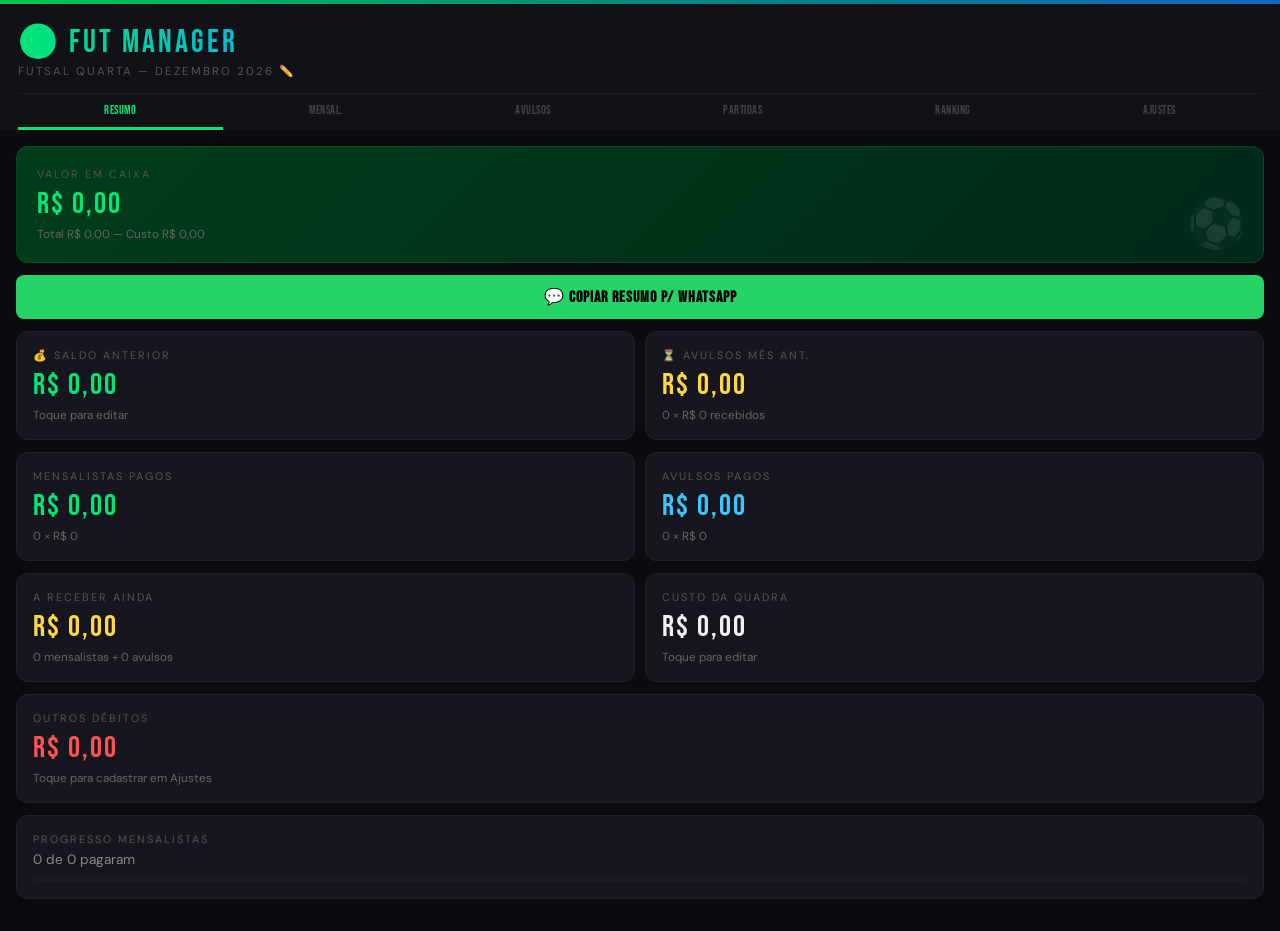
==== commit af21aa8b: "feat: post-match evaluations with Nv/Av and balancing Co-authored-by: Cursor <cursoragent@cursor.com" ====
--- a/index.html
+++ b/index.html
@@ -81,22 +81,30 @@
 
     .tabs {
       display: flex;
-      gap: 2px;
+      gap: 0;
       border-top: 1px solid #1a1a28;
+      overflow-x: auto;
+      -webkit-overflow-scrolling: touch;
+      scrollbar-width: none;
+    }
+
+    .tabs::-webkit-scrollbar {
+      display: none;
     }
 
     .tab-btn {
-      flex: 1;
+      flex: 1 0 auto;
       font-family: 'Bebas Neue', sans-serif;
-      font-size: 0.85rem;
-      letter-spacing: 1px;
-      padding: 12px 6px;
+      font-size: 0.72rem;
+      letter-spacing: 0.5px;
+      padding: 10px 8px;
       background: transparent;
       border: none;
       border-bottom: 3px solid transparent;
       color: #444;
       cursor: pointer;
       transition: all 0.2s;
+      white-space: nowrap;
     }
 
     .tab-btn.active {
@@ -230,6 +238,59 @@
     .badge-yellow {
       background: #3d2e00;
       color: #ffd740;
+    }
+
+    .badge-nivel {
+      background: #1a1a2e;
+      color: #90caf9;
+    }
+
+    .badge-av {
+      background: #2a1f14;
+      color: #ffb74d;
+      cursor: default;
+    }
+
+    .bal-toggle {
+      display: flex;
+      gap: 6px;
+      margin-bottom: 8px;
+      font-family: 'DM Sans', sans-serif;
+    }
+
+    .bal-toggle button {
+      flex: 1;
+      padding: 10px 8px;
+      border-radius: 8px;
+      border: 1px solid #2a2a40;
+      background: #16161f;
+      color: #888;
+      font-family: 'Bebas Neue', sans-serif;
+      font-size: 1rem;
+      letter-spacing: 1px;
+      cursor: pointer;
+    }
+
+    .bal-toggle button.active {
+      border-color: #00e676;
+      background: #003d1a;
+      color: #00e676;
+    }
+
+    .bal-toggle button.active-av {
+      border-color: #ffb74d;
+      background: #2a1f14;
+      color: #ffb74d;
+    }
+
+    .badge-gol {
+      background: #003d3d;
+      color: #00e5ff;
+    }
+
+    .badge-linha {
+      background: #1a1a28;
+      color: #666;
     }
 
     .btn-remove {
@@ -337,10 +398,511 @@
       color: #444;
       margin-top: 8px;
     }
+
+    .stat-ctrl {
+      display: flex;
+      align-items: center;
+      gap: 6px;
+    }
+
+    .stat-btn {
+      width: 28px;
+      height: 28px;
+      border-radius: 6px;
+      border: 1px solid #2a2a40;
+      background: #0e0e18;
+      color: #00e676;
+      font-family: 'Bebas Neue', sans-serif;
+      font-size: 1.1rem;
+      line-height: 1;
+      cursor: pointer;
+      display: flex;
+      align-items: center;
+      justify-content: center;
+    }
+
+    .stat-val {
+      font-family: 'Bebas Neue', sans-serif;
+      font-size: 1.1rem;
+      min-width: 18px;
+      text-align: center;
+    }
+
+    .stat-row {
+      display: flex;
+      gap: 0;
+      flex-wrap: nowrap;
+      margin-top: 8px;
+      width: 100%;
+    }
+
+    .stat-group {
+      display: flex;
+      flex-direction: column;
+      align-items: center;
+      gap: 4px;
+      flex: 1;
+      padding: 4px 10px;
+      border-right: 1px solid #2a2a40;
+    }
+
+    .stat-group:last-child {
+      border-right: none;
+    }
+
+    .stat-group label {
+      font-family: 'DM Sans', sans-serif;
+      font-size: 0.65rem;
+      color: #666;
+      letter-spacing: 1px;
+      text-transform: uppercase;
+    }
+
+    .stats-teams-head,
+    .stats-pair-row {
+      display: grid;
+      grid-template-columns: 1fr 1fr;
+      gap: 8px;
+      align-items: start;
+    }
+
+    .stats-teams-head {
+      margin-bottom: 6px;
+    }
+
+    .team-col-title {
+      font-family: 'Bebas Neue', sans-serif;
+      font-size: 0.95rem;
+      letter-spacing: 1px;
+      padding: 4px 0;
+    }
+
+    .team-col-title.a {
+      color: #42a5f5;
+    }
+
+    .team-col-title.b {
+      color: #ab47bc;
+    }
+
+    .stats-pair-cell {
+      min-width: 0;
+    }
+
+    .stats-teams-grid {
+      display: grid;
+      grid-template-columns: 1fr 1fr;
+      gap: 10px;
+    }
+
+    .team-panel {
+      border: 2px solid #2a2a40;
+      border-radius: 10px;
+      padding: 10px 8px;
+      background: #111118;
+      min-height: 80px;
+      transition: border-color 0.15s, background 0.15s;
+    }
+
+    .team-panel-dragover {
+      background: #1a1a28;
+      box-shadow: inset 0 0 0 1px #00e67655;
+    }
+
+    .team-panel-title {
+      font-family: 'Bebas Neue', sans-serif;
+      font-size: 0.95rem;
+      letter-spacing: 1px;
+      margin-bottom: 6px;
+    }
+
+    .team-panel-hint {
+      font-family: 'DM Sans', sans-serif;
+      font-size: 0.65rem;
+      color: #444;
+      margin-bottom: 8px;
+    }
+
+    .stat-player {
+      border: 1px solid #2a2a40;
+      border-radius: 8px;
+      padding: 10px 8px;
+      margin-bottom: 8px;
+      background: #0e0e18;
+      cursor: grab;
+    }
+
+    .stat-player:active {
+      cursor: grabbing;
+    }
+
+    .stat-player-dragging {
+      opacity: 0.45;
+    }
+
+    .stat-player-head {
+      display: flex;
+      align-items: flex-start;
+      justify-content: space-between;
+      gap: 4px;
+      margin-bottom: 2px;
+    }
+
+    .stat-player-name {
+      font-family: 'DM Sans', sans-serif;
+      font-size: 0.78rem;
+      line-height: 1.25;
+      word-break: break-word;
+      flex: 1;
+    }
+
+    .team-move-sel {
+      background: #0e0e18;
+      border: 1px solid #2a2a40;
+      border-radius: 6px;
+      color: #90caf9;
+      font-family: 'Bebas Neue', sans-serif;
+      font-size: 0.75rem;
+      padding: 2px 4px;
+      max-width: 52px;
+      cursor: pointer;
+    }
+
+    .stat-player .stat-group {
+      padding: 2px 4px;
+    }
+
+    .stat-player .stat-btn {
+      width: 26px;
+      height: 26px;
+      font-size: 0.95rem;
+    }
+
+    .stat-player .stat-val {
+      font-size: 0.95rem;
+      min-width: 14px;
+    }
+
+    .stat-player .stat-group label {
+      font-size: 0.55rem;
+    }
+
+    .teams-wrap .card {
+      margin: 0;
+      border: 2px solid #2a2a40;
+    }
+
+    .confirm-overlay {
+      position: fixed;
+      inset: 0;
+      background: rgba(0, 0, 0, 0.72);
+      display: flex;
+      align-items: center;
+      justify-content: center;
+      z-index: 9999;
+      padding: 24px;
+    }
+
+    .confirm-box {
+      background: #151520;
+      border: 1px solid #2a2a40;
+      border-radius: 12px;
+      padding: 20px;
+      max-width: 340px;
+      width: 100%;
+    }
+
+    .confirm-box p {
+      font-family: 'DM Sans', sans-serif;
+      font-size: 0.95rem;
+      color: #ddd;
+      line-height: 1.4;
+      margin-bottom: 16px;
+    }
+
+    .confirm-actions {
+      display: flex;
+      gap: 8px;
+    }
+
+    .confirm-actions button {
+      flex: 1;
+      border: none;
+      border-radius: 8px;
+      padding: 12px;
+      font-family: 'Bebas Neue', sans-serif;
+      font-size: 1rem;
+      letter-spacing: 1px;
+      cursor: pointer;
+    }
+
+    .confirm-cancel {
+      background: #3a3a4f;
+      color: #f0f0f0;
+    }
+
+    .confirm-ok {
+      background: #ff5252;
+      color: #fff;
+    }
+
+    .btn-section-action {
+      font-family: 'DM Sans', sans-serif;
+      font-size: 0.7rem;
+      font-weight: 500;
+      letter-spacing: 0.3px;
+      padding: 5px 10px;
+      border-radius: 8px;
+      border: 1px solid #2a2a40;
+      background: #1a1a28;
+      color: #00bcd4;
+      cursor: pointer;
+      white-space: nowrap;
+      flex-shrink: 0;
+    }
+
+    .hist-debitos-box {
+      max-width: 420px;
+      max-height: 80vh;
+      display: flex;
+      flex-direction: column;
+      padding: 16px 18px;
+    }
+
+    .hist-debitos-box .hist-title {
+      font-family: 'Bebas Neue', sans-serif;
+      font-size: 1.15rem;
+      letter-spacing: 2px;
+      color: #aaa;
+      margin-bottom: 12px;
+    }
+
+    .hist-debitos-body {
+      overflow-y: auto;
+      -webkit-overflow-scrolling: touch;
+      flex: 1;
+      margin-bottom: 14px;
+    }
+
+    .hist-mes-titulo {
+      font-family: 'Bebas Neue', sans-serif;
+      font-size: 0.85rem;
+      letter-spacing: 1.5px;
+      color: #00bcd4;
+      margin: 12px 0 6px;
+    }
+
+    .hist-mes-titulo:first-child {
+      margin-top: 0;
+    }
+
+    .hist-empty {
+      font-family: 'DM Sans', sans-serif;
+      font-size: 0.85rem;
+      color: #555;
+      text-align: center;
+      padding: 20px 8px;
+    }
+
+    .teams-wrap {
+      display: grid;
+      grid-template-columns: 1fr 1fr;
+      gap: 8px;
+      margin-bottom: 8px;
+    }
+
+    .filter-row {
+      display: flex;
+      gap: 6px;
+      margin-bottom: 12px;
+    }
+
+    .filter-btn {
+      flex: 1;
+      font-family: 'Bebas Neue', sans-serif;
+      font-size: 0.85rem;
+      letter-spacing: 1px;
+      padding: 10px 8px;
+      border-radius: 8px;
+      border: 1px solid #2a2a40;
+      background: #0e0e18;
+      color: #666;
+      cursor: pointer;
+    }
+
+    .filter-btn.active {
+      background: #003d1a;
+      color: #00e676;
+      border-color: #00e67655;
+    }
+
+    .chk-row {
+      display: flex;
+      align-items: center;
+      gap: 10px;
+      padding: 10px 0;
+      border-bottom: 1px solid #1a1a28;
+      font-family: 'DM Sans', sans-serif;
+      font-size: 0.88rem;
+    }
+
+    .chk-row:last-child {
+      border-bottom: none;
+    }
+
+    .chk-row input {
+      width: 18px;
+      height: 18px;
+      accent-color: #00e676;
+    }
+
+    .rank-pos {
+      font-family: 'Bebas Neue', sans-serif;
+      font-size: 1.2rem;
+      color: #00e676;
+      width: 28px;
+    }
+
+    .rank-stats {
+      font-family: 'DM Sans', sans-serif;
+      font-size: 0.75rem;
+      color: #888;
+      text-align: right;
+    }
+
+    .team-badge {
+      font-family: 'Bebas Neue', sans-serif;
+      font-size: 0.7rem;
+      padding: 2px 8px;
+      border-radius: 4px;
+      margin-left: 6px;
+    }
+
+    .team-a {
+      background: #0d47a1;
+      color: #40c4ff;
+    }
+
+    .team-b {
+      background: #4a148c;
+      color: #e040fb;
+    }
+
+    .btn-secondary {
+      background: #3a3a4f;
+      color: #f0f0f0;
+      border: none;
+      border-radius: 8px;
+      padding: 12px 16px;
+      font-family: 'Bebas Neue', sans-serif;
+      font-size: 1rem;
+      letter-spacing: 1px;
+      cursor: pointer;
+      white-space: nowrap;
+      width: 100%;
+      margin-bottom: 8px;
+    }
+
+    .btn-back {
+      font-family: 'DM Sans', sans-serif;
+      font-size: 0.85rem;
+      color: #00bcd4;
+      background: none;
+      border: none;
+      cursor: pointer;
+      margin-bottom: 12px;
+      padding: 0;
+    }
+
+    .hint-warn {
+      font-family: 'DM Sans', sans-serif;
+      font-size: 0.75rem;
+      color: #ffd740;
+      margin-top: 6px;
+    }
+
+    body.modo-avaliar .header-stripe,
+    body.modo-avaliar .header,
+    body.modo-avaliar .content {
+      display: none !important;
+    }
+
+    #view-avaliar {
+      display: none;
+      padding: 18px;
+      padding-bottom: max(24px, env(safe-area-inset-bottom));
+      max-width: 480px;
+      margin: 0 auto;
+    }
+
+    body.modo-avaliar #view-avaliar {
+      display: block;
+    }
+
+    .avaliar-title {
+      font-size: 1.8rem;
+      letter-spacing: 2px;
+      background: linear-gradient(90deg, #00e676, #00bcd4);
+      -webkit-background-clip: text;
+      -webkit-text-fill-color: transparent;
+      background-clip: text;
+      margin-bottom: 6px;
+    }
+
+    .avaliar-sub {
+      font-family: 'DM Sans', sans-serif;
+      font-size: 0.85rem;
+      color: #888;
+      margin-bottom: 16px;
+      line-height: 1.4;
+    }
+
+    .avaliar-nota-row {
+      display: flex;
+      justify-content: space-between;
+      align-items: center;
+      gap: 10px;
+      padding: 10px 0;
+      border-bottom: 1px solid #1e1e2a;
+      font-family: 'DM Sans', sans-serif;
+    }
+
+    .avaliar-nota-btns {
+      display: flex;
+      gap: 4px;
+      flex-shrink: 0;
+    }
+
+    .avaliar-nota-btns button {
+      width: 32px;
+      height: 32px;
+      border-radius: 8px;
+      border: 1px solid #2a2a3a;
+      background: #16161f;
+      color: #aaa;
+      font-family: 'Bebas Neue', sans-serif;
+      font-size: 1rem;
+      cursor: pointer;
+    }
+
+    .avaliar-nota-btns button.sel {
+      background: #00e676;
+      border-color: #00e676;
+      color: #000;
+    }
+
+    .avaliar-actions {
+      display: flex;
+      flex-direction: column;
+      gap: 8px;
+      margin-top: 16px;
+    }
   </style>
 </head>
 
 <body>
+
+  <div id="view-avaliar"></div>
 
   <div class="header-stripe"></div>
   <div class="header">
@@ -351,10 +913,12 @@
     <div class="header-sub clickable" id="header-mes-ano" onclick="editMesAno()" style="cursor: pointer;">Futsal Quarta
       — Junho 2025</div>
     <div class="tabs">
-      <button class="tab-btn active" onclick="setTab('resumo')">📊 Resumo</button>
-      <button class="tab-btn" onclick="setTab('mensalistas')">👥 Mensalistas</button>
-      <button class="tab-btn" onclick="setTab('avulsos')">⚡ Avulsos</button>
-      <button class="tab-btn" onclick="setTab('ajustes')">⚙️ Ajustes</button>
+      <button class="tab-btn active" onclick="setTab('resumo')">Resumo</button>
+      <button class="tab-btn" onclick="setTab('mensalistas')">Mensal.</button>
+      <button class="tab-btn" onclick="setTab('avulsos')">Avulsos</button>
+      <button class="tab-btn" onclick="setTab('partidas')">Partidas</button>
+      <button class="tab-btn" onclick="setTab('ranking')">Ranking</button>
+      <button class="tab-btn" onclick="setTab('ajustes')">Ajustes</button>
     </div>
   </div>
 
@@ -408,6 +972,11 @@
           <div class="card-detail">Toque para editar</div>
         </div>
       </div>
+      <div class="card clickable" onclick="setTab('ajustes')">
+        <div class="card-label">Outros débitos</div>
+        <div class="card-value red" id="debitos-val">R$ 0,00</div>
+        <div class="card-detail" id="debitos-detalhe">Toque para gerenciar em Ajustes</div>
+      </div>
       <div class="card">
         <div class="card-label">Progresso mensalistas</div>
         <div id="progresso-txt" style="font-family:'DM Sans',sans-serif;font-size:0.85rem;color:#888;margin-top:4px">
@@ -466,7 +1035,61 @@
       </div>
     </div>
 
+    <div id="tab-partidas" class="tab-content">
+      <div id="partidas-root"></div>
+    </div>
+
+    <div id="tab-ranking" class="tab-content">
+      <div class="filter-row">
+        <button class="filter-btn active" id="rank-filtro-mensal" onclick="setRankingFiltro('mensal')">Mensal</button>
+        <button class="filter-btn" id="rank-filtro-partida" onclick="setRankingFiltro('partida')">Partida</button>
+        <button class="filter-btn" id="rank-filtro-total" onclick="setRankingFiltro('total')">Total</button>
+      </div>
+      <div id="rank-partida-select-wrap" style="display:none;margin-bottom:12px">
+        <select class="fut-input" id="rank-partida-select" onchange="onRankingPartidaChange()"></select>
+      </div>
+      <button class="btn-add"
+        style="background:#25d366; color:#000; font-weight:bold; width:100%; margin-bottom:12px; display:flex; align-items:center; justify-content:center; gap:8px;"
+        onclick="copiarRankingWhats()">
+        <span>💬 Copiar Ranking p/ WhatsApp</span>
+      </button>
+      <div class="card">
+        <div class="section-title" id="rank-titulo">RANKING</div>
+        <div id="rank-lista"></div>
+      </div>
+    </div>
+
     <div id="tab-ajustes" class="tab-content">
+      <div class="card">
+        <div class="section-title">Mês vigente</div>
+        <div style="display:flex; flex-direction:column; gap:8px; font-family:'DM Sans',sans-serif; font-size:0.9rem;">
+          <p style="font-size:0.8rem; color:#888; line-height:1.4; margin:0;">
+            Período financeiro atual. Ao iniciar um novo mês, avança automaticamente para o próximo.
+          </p>
+          <div style="display:flex; justify-content:space-between; align-items:center; gap:8px;">
+            <span style="color:#aaa;">Mês:</span>
+            <div style="display:flex; align-items:center; gap:8px;">
+              <select class="fut-input" id="cfg-mes" style="max-width:150px; padding:8px 10px; margin:0;" onchange="updateMesVigente()">
+                <option value="0">Janeiro</option>
+                <option value="1">Fevereiro</option>
+                <option value="2">Março</option>
+                <option value="3">Abril</option>
+                <option value="4">Maio</option>
+                <option value="5">Junho</option>
+                <option value="6">Julho</option>
+                <option value="7">Agosto</option>
+                <option value="8">Setembro</option>
+                <option value="9">Outubro</option>
+                <option value="10">Novembro</option>
+                <option value="11">Dezembro</option>
+              </select>
+              <input type="number" class="fut-input" id="cfg-ano" min="2020" max="2100"
+                style="max-width:90px; padding:8px 10px; margin:0;" onchange="updateMesVigente()">
+            </div>
+          </div>
+        </div>
+      </div>
+
       <div class="card">
         <div class="section-title">Valores das Taxas</div>
         <div style="display:flex; flex-direction:column; gap:12px; font-family:'DM Sans',sans-serif; font-size:0.9rem;">
@@ -490,6 +1113,61 @@
       </div>
 
       <div class="card">
+        <div class="section-title">Times (futsal)</div>
+        <div style="display:flex; flex-direction:column; gap:8px; font-family:'DM Sans',sans-serif; font-size:0.9rem;">
+          <p style="font-size:0.8rem; color:#888; line-height:1.4; margin:0;">
+            Tamanho ideal de cada time. Ex.: 15 presentes → 3 times; 20 → 4; 13 → 3 (equilibrados por nível).
+          </p>
+          <div style="display:flex; justify-content:space-between; align-items:center;">
+            <span style="color:#aaa;">Jogadores por time:</span>
+            <input type="number" class="fut-input" id="cfg-jogadores-por-time" min="1" max="11"
+              style="max-width:80px; padding:8px 10px; margin:0;" onchange="updateJogadoresPorTime()">
+          </div>
+          <p style="font-size:0.75rem; color:#666; line-height:1.4; margin:4px 0 0;">
+            Balanceamento padrão ao montar times (também dá para trocar na partida):
+          </p>
+          <div class="bal-toggle" style="margin-bottom:0">
+            <button type="button" id="cfg-bal-nivel" class="active" onclick="setBalanceamentoTimes('nivel')">Nv (manual)</button>
+            <button type="button" id="cfg-bal-av" onclick="setBalanceamentoTimes('avaliacao')">Av (avaliações)</button>
+          </div>
+        </div>
+      </div>
+
+      <div class="card">
+        <div class="section-title">Admin do grupo</div>
+        <div style="display:flex; flex-direction:column; gap:8px; font-family:'DM Sans',sans-serif; font-size:0.9rem;">
+          <p style="font-size:0.8rem; color:#888; line-height:1.4; margin:0;">
+            Quem organiza o grupo: joga, não paga mensalidade e aparece nas partidas.
+          </p>
+          <div style="display:flex; justify-content:space-between; align-items:center;">
+            <span style="color:#aaa;">Nome:</span>
+            <input type="text" class="fut-input" id="cfg-admin-nome"
+              style="max-width:200px; padding:8px 10px; margin:0;" placeholder="Ex.: João" onchange="updateAdminNome()">
+          </div>
+        </div>
+      </div>
+
+      <div class="card">
+        <div class="section-title">Avaliações (Discord)</div>
+        <div style="display:flex; flex-direction:column; gap:10px; font-family:'DM Sans',sans-serif; font-size:0.9rem;">
+          <p style="font-size:0.8rem; color:#888; line-height:1.4; margin:0;">
+            Cole a URL do webhook do Discord. Ela fica só neste aparelho e entra ofuscada no link de avaliação da partida.
+          </p>
+          <input type="password" class="fut-input" id="cfg-discord-webhook" placeholder="https://discord.com/api/webhooks/…"
+            autocomplete="off" onchange="updateDiscordWebhook()">
+          <button type="button" class="btn-secondary" onclick="testarDiscordWebhook()">Testar webhook</button>
+          <div class="section-title" style="margin-top:8px;margin-bottom:0">Importar avaliações</div>
+          <p style="font-size:0.75rem; color:#666; line-height:1.4; margin:0;">
+            Cole o JSON (ou vários) que chegou no Discord. Atualiza só o nível das avaliações (Av); o Nv manual continua o que você escolheu.
+          </p>
+          <textarea class="fut-input" id="inp-import-avaliacoes" rows="5"
+            placeholder='{"v":1,"tipo":"avaliacao-partida",...}'
+            style="font-family:monospace;font-size:0.75rem;resize:vertical;min-height:90px"></textarea>
+          <button type="button" class="btn-add" style="background:#1565c0;color:#fff" onclick="importarAvaliacoesDaUi()">Importar JSON</button>
+        </div>
+      </div>
+
+      <div class="card">
         <div class="section-title">Chave Pix</div>
         <div style="display:flex; flex-direction:column; gap:8px; font-family:'DM Sans',sans-serif; font-size:0.9rem;">
           <div style="display:flex; justify-content:space-between; align-items:center;">
@@ -497,6 +1175,28 @@
             <input type="text" class="fut-input" id="cfg-pix"
               style="max-width:200px; padding:8px 10px; margin:0;" placeholder="Sua chave Pix..." onchange="updatePix()">
           </div>
+        </div>
+      </div>
+
+      <div class="card">
+        <div class="section-title" style="display:flex;justify-content:space-between;align-items:center;gap:8px">
+          <span>Outros débitos do caixa</span>
+          <button type="button" class="btn-section-action" onclick="abrirHistoricoDebitos()">Histórico</button>
+        </div>
+        <p style="font-family:'DM Sans',sans-serif; font-size:0.8rem; color:#888; margin-bottom:12px; line-height:1.4;">
+          Gastos avulsos (bola, colete, água, etc.). Ao cadastrar, o valor é debitado do caixa e salvo; ao remover, o valor volta.
+        </p>
+        <div class="input-row" style="margin-bottom:10px">
+          <input class="fut-input" id="inp-debito-desc" placeholder="Descrição (ex.: bola)"
+            onkeydown="if(event.key==='Enter')addDebito()">
+          <input type="number" class="fut-input" id="inp-debito-valor" placeholder="R$" min="0" step="0.01"
+            style="flex:0 0 90px" onkeydown="if(event.key==='Enter')addDebito()">
+          <button class="btn-add" onclick="addDebito()">+ ADD</button>
+        </div>
+        <div id="debitos-lista"></div>
+        <div style="display:flex; justify-content:space-between; align-items:center; margin-top:10px; font-family:'DM Sans',sans-serif; font-size:0.85rem;">
+          <span style="color:#888;">Total débitos</span>
+          <span class="red" id="debitos-total-cfg">R$ 0,00</span>
         </div>
       </div>
 
@@ -517,8 +1217,8 @@
       <div class="card" style="border: 1px solid #ff525244;">
         <div class="section-title" style="color:#ff5252;">📅 Fechamento Mensal</div>
         <p style="font-family:'DM Sans',sans-serif; font-size:0.8rem; color:#888; margin-bottom:12px; line-height:1.4;">
-          Ao iniciar um novo mês: os pagamentos dos mensalistas serão zerados, a lista de avulsos será limpa e o caixa
-          atual vira o saldo inicial do próximo mês.
+          Ao iniciar um novo mês: avança o período para o mês seguinte, os pagamentos dos mensalistas serão zerados, a lista de avulsos e débitos será limpa e o caixa
+          atual vira o saldo inicial do próximo mês. Partidas e ranking são preservados.
         </p>
         <button class="btn-add" style="background:#ff5252; color:#fff;" onclick="iniciarNovoMes()">🆕 Iniciar Novo
           Mês</button>
@@ -527,34 +1227,386 @@
   </div>
 
   <script>
+    (function () {
+      var h = location.hostname;
+      if (h === 'localhost' || h === '127.0.0.1' || location.protocol === 'file:') {
+        document.write('<scr' + 'ipt src="dev-seed.local.js"><\/scr' + 'ipt>');
+      }
+    })();
+  </script>
+  <script>
+    const MESES = ["Janeiro", "Fevereiro", "Março", "Abril", "Maio", "Junho", "Julho", "Agosto", "Setembro", "Outubro", "Novembro", "Dezembro"];
+    const ADMIN = { id: 900001, origem: 'admin' };
+
     const obterMesAnoAtual = () => {
-      const meses = ["Janeiro", "Fevereiro", "Março", "Abril", "Maio", "Junho", "Julho", "Agosto", "Setembro", "Outubro", "Novembro", "Dezembro"];
       const d = new Date();
-      return `${meses[d.getMonth()]} ${d.getFullYear()}`;
+      return `${MESES[d.getMonth()]} ${d.getFullYear()}`;
     };
 
     const DEFAULT = {
       mensalistas: [],
       avulsos: [],
+      partidas: [],
+      adminPerfil: { nome: '', nivel: 3, nivelAvaliacao: null, goleiro: false },
+      jogadoresPorTime: 5,
       custoQuadra: 0,
       saldoAnterior: 0,
       avulsosPendentesAnt: 0,
       valorMensalidade: 0,
       valorAvulso: 0,
       mesAno: obterMesAnoAtual(),
-      chavePix: ''
+      chavePix: '',
+      debitos: [],
+      outrosDebitos: 0,
+      debitosHistorico: [],
+      discordWebhookUrl: '',
+      avaliacoes: [],
+      balanceamentoTimes: 'nivel'
     };
+
+    const DISCORD_WEBHOOK_PREFIX = 'https://discord.com/api/webhooks/';
+
+    const ui = {
+      partidaView: 'lista',
+      partidaId: null,
+      rankingFiltro: 'mensal',
+      rankingPartidaId: null,
+      draftData: null,
+      draftHoraInicio: '21:00',
+      draftHoraFim: '23:00',
+      draftSelecionados: {},
+      draftConvidados: []
+    };
+
+    /** Estado da tela #a= (não persiste). */
+    const avaliarUi = {
+      payload: null,
+      avaliadorId: null,
+      notas: {},
+      enviando: false
+    };
+
+    /** null / '?' = nível desconhecido (exibe ?). undefined/'' legado → 3. */
+    function isNivelDesconhecido(n) {
+      return n === null || n === '?';
+    }
+
+    function normalizeNivel(n) {
+      if (isNivelDesconhecido(n)) return null;
+      if (n === undefined || n === '') return 3;
+      const v = Number(n);
+      if (!v || isNaN(v)) return null;
+      return Math.min(5, Math.max(1, Math.round(v)));
+    }
+
+    /** Valor numérico para sorteio/somas: desconhecido conta como 3 (médio). */
+    function nivelParaSorteio(n) {
+      const v = normalizeNivel(n);
+      return v === null ? 3 : v;
+    }
+
+    function formatNivel(n) {
+      if (isNivelDesconhecido(n)) return '?';
+      const v = normalizeNivel(n);
+      return v === null ? '?' : String(v);
+    }
+
+    function cycleNivelValue(n) {
+      if (isNivelDesconhecido(n)) return 1;
+      const v = normalizeNivel(n);
+      if (v === null || v >= 5) return null;
+      return v + 1;
+    }
+
+    /** Valor usado no sorteio: Nv manual ou Av (média das avaliações). Sem Av → cai no Nv. */
+    function nivelParaBalanceamento(part) {
+      if (!part) return 3;
+      if (getBalanceamentoTimes() === 'avaliacao') {
+        if (!isNivelDesconhecido(part.nivelAvaliacao) && part.nivelAvaliacao != null) {
+          return nivelParaSorteio(part.nivelAvaliacao);
+        }
+      }
+      return nivelParaSorteio(part.nivel);
+    }
+
+    function getBalanceamentoTimes() {
+      return state.balanceamentoTimes === 'avaliacao' ? 'avaliacao' : 'nivel';
+    }
+
+    function setBalanceamentoTimes(mode) {
+      state.balanceamentoTimes = mode === 'avaliacao' ? 'avaliacao' : 'nivel';
+      save();
+      render();
+    }
+
+    function labelBalanceamentoTimes() {
+      return getBalanceamentoTimes() === 'avaliacao' ? 'Av' : 'Nv';
+    }
+
+    /** @deprecated use nivelParaSorteio / formatNivel / normalizeNivel */
+    function clampNivel(n) {
+      return nivelParaSorteio(n);
+    }
+
+    function getJogadoresPorTime() {
+      const n = Number(state.jogadoresPorTime);
+      if (!n || isNaN(n) || n < 1) return 5;
+      return Math.min(11, Math.max(1, Math.round(n)));
+    }
+
+    function normalizeCadastroPlayer(p) {
+      return {
+        ...p,
+        nivel: normalizeNivel(p.nivel !== undefined ? p.nivel : 3),
+        nivelAvaliacao: p.nivelAvaliacao !== undefined ? normalizeNivel(p.nivelAvaliacao) : null,
+        goleiro: !!p.goleiro
+      };
+    }
+
+    function perfilFromParsed(parsed, part) {
+      if (part.nivel !== undefined && part.goleiro !== undefined) {
+        return {
+          nivel: normalizeNivel(part.nivel),
+          nivelAvaliacao: part.nivelAvaliacao !== undefined ? normalizeNivel(part.nivelAvaliacao) : null,
+          goleiro: !!part.goleiro
+        };
+      }
+      if (part.origem === 'admin' || part.playerId == ADMIN.id) {
+        const ap = parsed.adminPerfil || {};
+        return {
+          nivel: normalizeNivel(ap.nivel !== undefined ? ap.nivel : 3),
+          nivelAvaliacao: ap.nivelAvaliacao !== undefined ? normalizeNivel(ap.nivelAvaliacao) : null,
+          goleiro: !!ap.goleiro
+        };
+      }
+      if (part.origem === 'mensalista') {
+        const m = (parsed.mensalistas || []).find(x => x.id == part.playerId);
+        if (m) {
+          return {
+            nivel: normalizeNivel(m.nivel !== undefined ? m.nivel : 3),
+            nivelAvaliacao: m.nivelAvaliacao !== undefined ? normalizeNivel(m.nivelAvaliacao) : null,
+            goleiro: !!m.goleiro
+          };
+        }
+      }
+      if (part.origem === 'avulso') {
+        const a = (parsed.avulsos || []).find(x => x.id == part.playerId);
+        if (a) {
+          return {
+            nivel: normalizeNivel(a.nivel !== undefined ? a.nivel : 3),
+            nivelAvaliacao: a.nivelAvaliacao !== undefined ? normalizeNivel(a.nivelAvaliacao) : null,
+            goleiro: !!a.goleiro
+          };
+        }
+      }
+      return { nivel: 3, nivelAvaliacao: null, goleiro: false };
+    }
+
+    function migrateState(parsed) {
+      if (parsed.valorMensalidade === undefined) parsed.valorMensalidade = 0;
+      if (parsed.valorAvulso === undefined) parsed.valorAvulso = 0;
+      if (parsed.mesAno === undefined) parsed.mesAno = obterMesAnoAtual();
+      if (parsed.chavePix === undefined) parsed.chavePix = '';
+      if (!Array.isArray(parsed.debitos)) {
+        parsed.debitos = [];
+      } else {
+        parsed.debitos = parsed.debitos
+          .filter(d => d && typeof d === 'object')
+          .map(d => ({
+            id: d.id || Date.now() + Math.floor(Math.random() * 1000),
+            descricao: typeof d.descricao === 'string' ? d.descricao : String(d.descricao || ''),
+            valor: Math.max(0, +d.valor || 0)
+          }));
+      }
+      // Total já aplicado no caixa (mutado no add/remove). Migração única a partir da lista legada.
+      if (parsed.outrosDebitos === undefined || isNaN(+parsed.outrosDebitos)) {
+        parsed.outrosDebitos = parsed.debitos.reduce((s, d) => s + (+d.valor || 0), 0);
+      } else {
+        parsed.outrosDebitos = Math.max(0, +parsed.outrosDebitos);
+      }
+      if (!Array.isArray(parsed.debitosHistorico)) {
+        parsed.debitosHistorico = [];
+      } else {
+        parsed.debitosHistorico = parsed.debitosHistorico
+          .filter(h => h && typeof h === 'object')
+          .map(h => {
+            const itens = Array.isArray(h.itens)
+              ? h.itens.filter(d => d && typeof d === 'object').map(d => ({
+                  id: d.id || Date.now() + Math.floor(Math.random() * 1000),
+                  descricao: typeof d.descricao === 'string' ? d.descricao : String(d.descricao || ''),
+                  valor: Math.max(0, +d.valor || 0)
+                }))
+              : [];
+            const total = itens.reduce((s, d) => s + (+d.valor || 0), 0);
+            return {
+              mesAno: typeof h.mesAno === 'string' ? h.mesAno : '',
+              itens,
+              total: h.total !== undefined && !isNaN(+h.total) ? Math.max(0, +h.total) : total
+            };
+          })
+          .filter(h => h.itens.length > 0);
+      }
+      if (parsed.jogadoresPorTime === undefined || isNaN(+parsed.jogadoresPorTime) || +parsed.jogadoresPorTime < 1) {
+        parsed.jogadoresPorTime = 5;
+      } else {
+        parsed.jogadoresPorTime = Math.min(11, Math.max(1, Math.round(+parsed.jogadoresPorTime)));
+      }
+      if (parsed.balanceamentoTimes !== 'avaliacao' && parsed.balanceamentoTimes !== 'nivel') {
+        parsed.balanceamentoTimes = 'nivel';
+      }
+      if (!parsed.adminPerfil || typeof parsed.adminPerfil !== 'object') {
+        parsed.adminPerfil = { nome: '', nivel: 3, nivelAvaliacao: null, goleiro: false };
+      } else {
+        parsed.adminPerfil = {
+          nome: typeof parsed.adminPerfil.nome === 'string' ? parsed.adminPerfil.nome : '',
+          nivel: normalizeNivel(parsed.adminPerfil.nivel !== undefined ? parsed.adminPerfil.nivel : 3),
+          nivelAvaliacao: parsed.adminPerfil.nivelAvaliacao !== undefined
+            ? normalizeNivel(parsed.adminPerfil.nivelAvaliacao)
+            : null,
+          goleiro: !!parsed.adminPerfil.goleiro
+        };
+      }
+      parsed.mensalistas = (parsed.mensalistas || []).map(normalizeCadastroPlayer);
+      parsed.avulsos = (parsed.avulsos || []).map(normalizeCadastroPlayer);
+      if (!Array.isArray(parsed.partidas)) parsed.partidas = [];
+      parsed.partidas = parsed.partidas.map(p => ({
+        ...p,
+        participantes: (p.participantes || []).map(part => {
+          const perfil = perfilFromParsed(parsed, part);
+          return {
+            gols: 0,
+            assistencias: 0,
+            defesas: 0,
+            ...part,
+            nivel: part.nivel !== undefined ? normalizeNivel(part.nivel) : perfil.nivel,
+            nivelAvaliacao: part.nivelAvaliacao !== undefined
+              ? normalizeNivel(part.nivelAvaliacao)
+              : (perfil.nivelAvaliacao !== undefined ? normalizeNivel(perfil.nivelAvaliacao) : null),
+            goleiro: part.goleiro !== undefined ? !!part.goleiro : perfil.goleiro
+          };
+        }),
+        times: normalizeTimes(p.times)
+      }));
+      if (typeof parsed.discordWebhookUrl !== 'string') parsed.discordWebhookUrl = '';
+      if (!Array.isArray(parsed.avaliacoes)) {
+        parsed.avaliacoes = [];
+      } else {
+        parsed.avaliacoes = parsed.avaliacoes
+          .map(normalizePacoteAvaliacaoMigracao)
+          .filter(Boolean);
+      }
+      aplicarNivelAvaliacaoNoParsed(parsed);
+      return parsed;
+    }
+
+    /** Atualiza só nivelAvaliacao a partir de avaliacoes (não mexe no nivel manual). */
+    function aplicarNivelAvaliacaoNoParsed(parsed) {
+      const sums = {};
+      (parsed.avaliacoes || []).forEach(av => {
+        Object.keys(av.notas || {}).forEach(k => {
+          const n = +av.notas[k];
+          if (isNaN(n)) return;
+          if (!sums[k]) sums[k] = { sum: 0, count: 0 };
+          sums[k].sum += n;
+          sums[k].count++;
+        });
+      });
+      function nivelAvDe(id) {
+        const s = sums[String(id)];
+        if (!s || !s.count) return null;
+        return Math.min(5, Math.max(1, Math.round(s.sum / s.count)));
+      }
+      if (!parsed.adminPerfil) parsed.adminPerfil = { nome: '', nivel: 3, nivelAvaliacao: null, goleiro: false };
+      parsed.adminPerfil.nivelAvaliacao = nivelAvDe(ADMIN.id);
+      parsed.mensalistas = (parsed.mensalistas || []).map(m => ({
+        ...m,
+        nivelAvaliacao: nivelAvDe(m.id)
+      }));
+      parsed.avulsos = (parsed.avulsos || []).map(a => ({
+        ...a,
+        nivelAvaliacao: nivelAvDe(a.id)
+      }));
+    }
+
+    function normalizePacoteAvaliacaoMigracao(av) {
+      if (!av || typeof av !== 'object') return null;
+      const partidaId = +av.partidaId;
+      const avaliadorId = +av.avaliadorId;
+      if (!partidaId || !avaliadorId || isNaN(partidaId) || isNaN(avaliadorId)) return null;
+      const notas = {};
+      const src = av.notas && typeof av.notas === 'object' ? av.notas : {};
+      Object.keys(src).forEach(k => {
+        const id = +k;
+        const n = Math.min(5, Math.max(1, Math.round(+src[k])));
+        if (id && !isNaN(id) && !isNaN(n) && id !== avaliadorId) notas[String(id)] = n;
+      });
+      if (!Object.keys(notas).length) return null;
+      return {
+        id: av.id || Date.now() + Math.floor(Math.random() * 1000),
+        partidaId,
+        data: typeof av.data === 'string' ? av.data : '',
+        avaliadorId,
+        notas,
+        importadoEm: typeof av.importadoEm === 'string' ? av.importadoEm : ''
+      };
+    }
+
+    function normalizeTimes(times) {
+      if (!times) return [];
+      if (Array.isArray(times)) {
+        return times.filter(t => Array.isArray(t)).map(t => t.slice());
+      }
+      if (typeof times === 'object') {
+        const order = ['a', 'b', 'c', 'd', 'e', 'f', 'g', 'h'];
+        const list = [];
+        order.forEach(k => {
+          if (Array.isArray(times[k])) list.push(times[k].slice());
+        });
+        Object.keys(times).forEach(k => {
+          if (!order.includes(k) && Array.isArray(times[k])) list.push(times[k].slice());
+        });
+        if (list.every(t => t.length === 0)) return [];
+        return list.filter(t => t.length > 0);
+      }
+      return [];
+    }
+
+    function teamLetter(i) {
+      return String.fromCharCode(65 + i);
+    }
+
+    const TEAM_COLORS = ['#42a5f5', '#ab47bc', '#66bb6a', '#ffa726', '#ef5350', '#26c6da'];
+
+    function teamColor(i) {
+      return TEAM_COLORS[i % TEAM_COLORS.length];
+    }
+
+    function getTimesList(partida) {
+      return normalizeTimes(partida?.times);
+    }
+
+    function timesTemJogadores(partida) {
+      return getTimesList(partida).some(t => t.length > 0);
+    }
+
+    function calcNumTimes(n, sizePer) {
+      if (n < 2) return n;
+      return Math.max(2, Math.ceil(n / sizePer));
+    }
+
+    function calcTeamCapacities(n, numTimes) {
+      const base = Math.floor(n / numTimes);
+      const rem = n % numTimes;
+      const sizes = Array(numTimes).fill(base);
+      for (let i = 0; i < rem; i++) sizes[i]++;
+      return sizes;
+    }
 
     function load() {
       try {
         const s = localStorage.getItem('futmgr');
         if (!s) return JSON.parse(JSON.stringify(DEFAULT));
-        const parsed = JSON.parse(s);
-        if (parsed.valorMensalidade === undefined) parsed.valorMensalidade = 0;
-        if (parsed.valorAvulso === undefined) parsed.valorAvulso = 0;
-        if (parsed.mesAno === undefined) parsed.mesAno = obterMesAnoAtual();
-        if (parsed.chavePix === undefined) parsed.chavePix = '';
-        return parsed;
+        return migrateState(JSON.parse(s));
       }
       catch (e) { return JSON.parse(JSON.stringify(DEFAULT)); }
     }
@@ -569,27 +1621,735 @@
     let state = load();
     const brl = v => 'R$ ' + v.toFixed(2).replace('.', ',');
 
+    function formatISODate(d) {
+      const y = d.getFullYear();
+      const m = String(d.getMonth() + 1).padStart(2, '0');
+      const day = String(d.getDate()).padStart(2, '0');
+      return `${y}-${m}-${day}`;
+    }
+    function parseISODate(s) {
+      const [y, m, d] = s.split('-').map(Number);
+      return new Date(y, m - 1, d);
+    }
+    function isQuarta(dateStr) {
+      return parseISODate(dateStr).getDay() === 3;
+    }
+    function ultimaQuarta(from = new Date()) {
+      const d = new Date(from.getFullYear(), from.getMonth(), from.getDate());
+      const day = d.getDay();
+      const diff = day >= 3 ? day - 3 : day + 4;
+      d.setDate(d.getDate() - diff);
+      return d;
+    }
+    function proximaQuartaApos(dateStr) {
+      const d = parseISODate(dateStr);
+      d.setDate(d.getDate() + 1);
+      while (d.getDay() !== 3) d.setDate(d.getDate() + 1);
+      return formatISODate(d);
+    }
+    function dataPadraoPartida() {
+      return formatISODate(ultimaQuarta());
+    }
+    function isoToBR(iso) {
+      if (!iso || !/^\d{4}-\d{2}-\d{2}$/.test(iso)) return iso || '';
+      const [y, m, d] = iso.split('-');
+      return `${d}/${m}/${y}`;
+    }
+    function brToISO(br) {
+      const m = String(br || '').trim().match(/^(\d{1,2})\/(\d{1,2})\/(\d{4})$/);
+      if (!m) return null;
+      const d = m[1].padStart(2, '0');
+      const mo = m[2].padStart(2, '0');
+      const y = m[3];
+      const dt = new Date(+y, +mo - 1, +d);
+      if (dt.getFullYear() !== +y || dt.getMonth() !== +mo - 1 || dt.getDate() !== +d) return null;
+      return `${y}-${mo}-${d}`;
+    }
+    function formatDataBR(dateStr) {
+      return isoToBR(dateStr);
+    }
+    function formatDataBRLong(dateStr) {
+      const d = parseISODate(dateStr);
+      const wd = d.toLocaleDateString('pt-BR', { weekday: 'short' }).replace('.', '');
+      return `${wd} ${isoToBR(dateStr)}`;
+    }
+    function normalizeHora(h) {
+      const m = String(h || '').trim().match(/^(\d{1,2}):(\d{2})$/);
+      if (!m) return null;
+      const hh = Math.min(23, Math.max(0, +m[1]));
+      const mm = Math.min(59, Math.max(0, +m[2]));
+      return `${String(hh).padStart(2, '0')}:${String(mm).padStart(2, '0')}`;
+    }
+    function parseMesAno(mesAno) {
+      const parts = (mesAno || '').trim().split(/\s+/);
+      if (parts.length < 2) {
+        const d = new Date();
+        return { mes: d.getMonth(), ano: d.getFullYear() };
+      }
+      const ano = parseInt(parts[parts.length - 1], 10);
+      const mesNome = parts.slice(0, -1).join(' ');
+      const mes = MESES.findIndex(m => m.toLowerCase() === mesNome.toLowerCase());
+      if (mes < 0 || isNaN(ano)) {
+        const d = new Date();
+        return { mes: d.getMonth(), ano: d.getFullYear() };
+      }
+      return { mes, ano };
+    }
+    function formatMesAno(mes, ano) {
+      const m = Math.min(11, Math.max(0, Math.round(+mes) || 0));
+      const a = +ano || new Date().getFullYear();
+      return `${MESES[m]} ${a}`;
+    }
+    function proximoMesAno(mesAno) {
+      const { mes, ano } = parseMesAno(mesAno);
+      if (mes === 11) return formatMesAno(0, ano + 1);
+      return formatMesAno(mes + 1, ano);
+    }
+    function partidaNoMes(partida, mesAno) {
+      const { mes, ano } = parseMesAno(mesAno);
+      const d = parseISODate(partida.data);
+      return d.getMonth() === mes && d.getFullYear() === ano;
+    }
+    function pontosDe(stats) {
+      return (stats.gols || 0) * 3 + (stats.assistencias || 0) * 2 + (stats.defesas || 0) * 1;
+    }
+    function agregaParticipantes(partidas) {
+      const map = new Map();
+      partidas.forEach(p => {
+        (p.participantes || []).forEach(part => {
+          const key = String(part.playerId);
+          if (!map.has(key)) {
+            map.set(key, { playerId: part.playerId, nome: part.nome, gols: 0, assistencias: 0, defesas: 0, jogos: 0 });
+          }
+          const row = map.get(key);
+          row.nome = part.nome;
+          row.gols += part.gols || 0;
+          row.assistencias += part.assistencias || 0;
+          row.defesas += part.defesas || 0;
+          row.jogos += 1;
+        });
+      });
+      return [...map.values()].map(r => ({ ...r, pontos: pontosDe(r) }))
+        .sort((a, b) => b.pontos - a.pontos || b.gols - a.gols || b.assistencias - a.assistencias || a.nome.localeCompare(b.nome));
+    }
+    function getPartidasFiltradasRanking() {
+      const partidas = state.partidas || [];
+      if (ui.rankingFiltro === 'total') return partidas;
+      if (ui.rankingFiltro === 'mensal') return partidas.filter(p => partidaNoMes(p, state.mesAno));
+      if (ui.rankingFiltro === 'partida') {
+        return partidas.filter(p => p.id === ui.rankingPartidaId);
+      }
+      return partidas;
+    }
+
+    function getAdminPerfil() {
+      if (!state.adminPerfil) state.adminPerfil = { nome: '', nivel: 3, nivelAvaliacao: null, goleiro: false };
+      return {
+        nome: typeof state.adminPerfil.nome === 'string' ? state.adminPerfil.nome.trim() : '',
+        nivel: normalizeNivel(state.adminPerfil.nivel !== undefined ? state.adminPerfil.nivel : 3),
+        nivelAvaliacao: state.adminPerfil.nivelAvaliacao !== undefined
+          ? normalizeNivel(state.adminPerfil.nivelAvaliacao)
+          : null,
+        goleiro: !!state.adminPerfil.goleiro
+      };
+    }
+
+    function getAdminNome() {
+      return getAdminPerfil().nome;
+    }
+
+    /** Rótulo só para UI quando o nome ainda não foi configurado (não é valor persistido). */
+    function adminNomeLabel() {
+      return getAdminNome() || 'Admin';
+    }
+
+    function perfilDoCadastro(origem, playerId) {
+      if (origem === 'admin' || playerId == ADMIN.id) return getAdminPerfil();
+      if (origem === 'mensalista') {
+        const m = state.mensalistas.find(x => x.id == playerId);
+        if (m) {
+          return {
+            nivel: normalizeNivel(m.nivel !== undefined ? m.nivel : 3),
+            nivelAvaliacao: m.nivelAvaliacao !== undefined ? normalizeNivel(m.nivelAvaliacao) : null,
+            goleiro: !!m.goleiro
+          };
+        }
+      }
+      if (origem === 'avulso') {
+        const a = state.avulsos.find(x => x.id == playerId);
+        if (a) {
+          return {
+            nivel: normalizeNivel(a.nivel !== undefined ? a.nivel : 3),
+            nivelAvaliacao: a.nivelAvaliacao !== undefined ? normalizeNivel(a.nivelAvaliacao) : null,
+            goleiro: !!a.goleiro
+          };
+        }
+      }
+      return { nivel: 3, nivelAvaliacao: null, goleiro: false };
+    }
+
+    function snapshotParticipante({ playerId, nome, origem }) {
+      const perfil = perfilDoCadastro(origem, playerId);
+      return {
+        playerId,
+        nome,
+        origem,
+        nivel: perfil.nivel,
+        nivelAvaliacao: perfil.nivelAvaliacao !== undefined ? perfil.nivelAvaliacao : null,
+        goleiro: perfil.goleiro,
+        gols: 0,
+        assistencias: 0,
+        defesas: 0
+      };
+    }
+
+    function golTag(goleiro) {
+      return goleiro ? ' <span style="color:#00e5ff;font-size:0.65rem;letter-spacing:1px">GOL</span>' : '';
+    }
+
+    function cycleNivelMens(id) {
+      state.mensalistas = state.mensalistas.map(m =>
+        m.id === id ? { ...m, nivel: cycleNivelValue(m.nivel) } : m
+      );
+      save();
+      render();
+    }
+    function toggleGoleiroMens(id) {
+      state.mensalistas = state.mensalistas.map(m =>
+        m.id === id ? { ...m, goleiro: !m.goleiro } : m
+      );
+      save();
+      render();
+    }
+    function cycleNivelAv(id) {
+      state.avulsos = state.avulsos.map(a =>
+        a.id === id ? { ...a, nivel: cycleNivelValue(a.nivel) } : a
+      );
+      save();
+      render();
+    }
+    function toggleGoleiroAv(id) {
+      state.avulsos = state.avulsos.map(a =>
+        a.id === id ? { ...a, goleiro: !a.goleiro } : a
+      );
+      save();
+      render();
+    }
+    function cycleNivelAdmin() {
+      const ap = getAdminPerfil();
+      state.adminPerfil = { ...ap, nivel: cycleNivelValue(ap.nivel) };
+      save();
+      render();
+    }
+    function toggleGoleiroAdmin() {
+      const ap = getAdminPerfil();
+      state.adminPerfil = { ...ap, goleiro: !ap.goleiro };
+      save();
+      render();
+    }
+
+    function base64UrlEncode(str) {
+      const b64 = btoa(unescape(encodeURIComponent(str)));
+      return b64.replace(/\+/g, '-').replace(/\//g, '_').replace(/=+$/, '');
+    }
+
+    function base64UrlDecode(str) {
+      let b64 = String(str).replace(/-/g, '+').replace(/_/g, '/');
+      while (b64.length % 4) b64 += '=';
+      return decodeURIComponent(escape(atob(b64)));
+    }
+
+    function bytesToBase64Url(bytes) {
+      let bin = '';
+      for (let i = 0; i < bytes.length; i++) bin += String.fromCharCode(bytes[i]);
+      return btoa(bin).replace(/\+/g, '-').replace(/\//g, '_').replace(/=+$/, '');
+    }
+
+    function base64UrlToBytes(str) {
+      let b64 = String(str).replace(/-/g, '+').replace(/_/g, '/');
+      while (b64.length % 4) b64 += '=';
+      const bin = atob(b64);
+      const out = new Uint8Array(bin.length);
+      for (let i = 0; i < bin.length; i++) out[i] = bin.charCodeAt(i);
+      return out;
+    }
+
+    function snowflakeToBytes8(idStr) {
+      let n = BigInt(String(idStr));
+      const bytes = new Uint8Array(8);
+      for (let i = 7; i >= 0; i--) {
+        bytes[i] = Number(n & 0xffn);
+        n >>= 8n;
+      }
+      return bytes;
+    }
+
+    function bytes8ToSnowflake(bytes) {
+      let n = 0n;
+      for (let i = 0; i < 8; i++) n = (n << 8n) | BigInt(bytes[i]);
+      return n.toString();
+    }
+
+    function parseWebhookToken(urlOrToken) {
+      if (!urlOrToken || typeof urlOrToken !== 'string') return '';
+      const t = urlOrToken.trim();
+      const m = t.match(/discord(?:app)?\.com\/api\/webhooks\/(\d+\/[A-Za-z0-9_-]+)/i);
+      if (m) return m[1];
+      if (/^\d+\/[A-Za-z0-9_-]+$/.test(t)) return t;
+      return '';
+    }
+
+    /** Empacota: base64url(uint64 BE) + '~' + token cru. */
+    function packWebhookBinary(urlOrToken) {
+      const pair = parseWebhookToken(urlOrToken);
+      if (!pair) return '';
+      const slash = pair.indexOf('/');
+      if (slash < 1) return '';
+      const idStr = pair.slice(0, slash);
+      const tok = pair.slice(slash + 1);
+      if (!/^\d+$/.test(idStr) || !tok) return '';
+      return bytesToBase64Url(snowflakeToBytes8(idStr)) + '~' + tok;
+    }
+
+    /** Aceita: idB64~token, legado id/token, ou URL completa. */
+    function unpackWebhookBinary(packed) {
+      if (!packed || typeof packed !== 'string') return '';
+      const t = packed.trim();
+      if (/^https?:\/\//i.test(t)) return t;
+      const legacy = parseWebhookToken(t);
+      if (legacy) return DISCORD_WEBHOOK_PREFIX + legacy;
+      try {
+        const tilde = t.indexOf('~');
+        if (tilde < 1) return '';
+        const idBytes = base64UrlToBytes(t.slice(0, tilde));
+        if (idBytes.length !== 8) return '';
+        const id = bytes8ToSnowflake(idBytes);
+        const tok = t.slice(tilde + 1);
+        if (!/^\d+$/.test(id) || !tok) return '';
+        return DISCORD_WEBHOOK_PREFIX + id + '/' + tok;
+      } catch (e) {
+        return '';
+      }
+    }
+
+    function webhookUrlFromToken(w) {
+      return unpackWebhookBinary(w);
+    }
+
+    function isoToYymmdd(iso) {
+      if (!iso || typeof iso !== 'string' || iso.length < 10) return '';
+      return iso.slice(2, 4) + iso.slice(5, 7) + iso.slice(8, 10);
+    }
+
+    function yymmddToIso(d) {
+      if (!d || typeof d !== 'string' || d.length !== 6) return '';
+      return '20' + d.slice(0, 2) + '-' + d.slice(2, 4) + '-' + d.slice(4, 6);
+    }
+
+    function jogadoresAvaliaveisDaPartida(partida) {
+      return (partida.participantes || [])
+        .filter(p => p.origem === 'admin' || p.origem === 'mensalista' || p.origem === 'avulso')
+        .map(p => [p.playerId, p.nome]);
+    }
+
+    function montarPayloadLinkAvaliacao(partida) {
+      return {
+        v: 1,
+        p: partida.id,
+        d: isoToYymmdd(partida.data),
+        j: jogadoresAvaliaveisDaPartida(partida)
+      };
+    }
+
+    /** Link: #a=<jsonB64>.<webhookBinB64> — webhook fora do JSON para não double-encode. */
+    function linkAvaliacaoPartida(partida) {
+      const body = montarPayloadLinkAvaliacao(partida);
+      let link = location.href.split('#')[0] + '#a=' + base64UrlEncode(JSON.stringify(body));
+      const wPacked = packWebhookBinary(state.discordWebhookUrl || '');
+      if (wPacked) link += '.' + wPacked;
+      return link;
+    }
+
+    function statsNotasRecebidas(playerId) {
+      let sum = 0;
+      let count = 0;
+      (state.avaliacoes || []).forEach(av => {
+        const n = av.notas && (av.notas[playerId] ?? av.notas[String(playerId)]);
+        if (n !== undefined && n !== null && !isNaN(+n)) {
+          sum += +n;
+          count++;
+        }
+      });
+      if (!count) return null;
+      return { media: sum / count, count };
+    }
+
+    function tituloNivelBadge(nivel) {
+      return `Nível manual: ${formatNivel(nivel)} (toque para ciclar) · usado no sorteio de times`;
+    }
+
+    function badgeAvHtml(playerId, nivelAvaliacao) {
+      const st = statsNotasRecebidas(playerId);
+      const title = st
+        ? `Av = average (média das avaliações): ${st.media.toFixed(1)} (${st.count} nota${st.count !== 1 ? 's' : ''})`
+        : 'Av = average — ainda sem avaliações importadas';
+      return `<span class="badge badge-av" title="${title}">Av ${formatNivel(nivelAvaliacao)}</span>`;
+    }
+
+    function recalcularNiveis() {
+      aplicarNivelAvaliacaoNoParsed(state);
+    }
+
+    function parseTextoAvaliacoes(texto) {
+      let raw = (texto || '').trim();
+      if (!raw) return [];
+      const fence = raw.match(/```(?:json)?\s*([\s\S]*?)```/i);
+      if (fence) raw = fence[1].trim();
+      const pacotes = [];
+      try {
+        const parsed = JSON.parse(raw);
+        if (Array.isArray(parsed)) {
+          parsed.forEach(p => pacotes.push(p));
+        } else if (parsed && typeof parsed === 'object') {
+          pacotes.push(parsed);
+        }
+      } catch (e) {
+        const re = /\{[\s\S]*?"tipo"\s*:\s*"avaliacao-partida"[\s\S]*?\}/g;
+        const matches = raw.match(re) || [];
+        matches.forEach(chunk => {
+          try {
+            pacotes.push(JSON.parse(chunk));
+          } catch (err) { /* ignore */ }
+        });
+        if (!pacotes.length) {
+          const loose = raw.match(/\{[^{}]*(?:\{[^{}]*\}[^{}]*)*\}/g) || [];
+          loose.forEach(chunk => {
+            try {
+              const p = JSON.parse(chunk);
+              if (p && (p.tipo === 'avaliacao-partida' || p.notas)) pacotes.push(p);
+            } catch (err) { /* ignore */ }
+          });
+        }
+      }
+      return pacotes
+        .map(p => {
+          if (!p || typeof p !== 'object') return null;
+          if (p.tipo && p.tipo !== 'avaliacao-partida') return null;
+          return normalizePacoteAvaliacaoMigracao({
+            ...p,
+            id: Date.now() + Math.floor(Math.random() * 10000),
+            importadoEm: new Date().toISOString()
+          });
+        })
+        .filter(Boolean);
+    }
+
+    function aplicarPacotesAvaliacao(pacotes) {
+      if (!Array.isArray(state.avaliacoes)) state.avaliacoes = [];
+      let novos = 0;
+      let substituidos = 0;
+      pacotes.forEach(pacote => {
+        const idx = state.avaliacoes.findIndex(
+          a => a.partidaId == pacote.partidaId && a.avaliadorId == pacote.avaliadorId
+        );
+        if (idx >= 0) {
+          state.avaliacoes[idx] = { ...pacote, id: state.avaliacoes[idx].id };
+          substituidos++;
+        } else {
+          state.avaliacoes.push(pacote);
+          novos++;
+        }
+      });
+      recalcularNiveis();
+      save();
+      render();
+      return { novos, substituidos };
+    }
+
+    function importarAvaliacoesDaUi() {
+      const el = document.getElementById('inp-import-avaliacoes');
+      const texto = el ? el.value : '';
+      const pacotes = parseTextoAvaliacoes(texto);
+      if (!pacotes.length) {
+        alert('Nenhuma avaliação válida encontrada. Cole o JSON do Discord.');
+        return;
+      }
+      const r = aplicarPacotesAvaliacao(pacotes);
+      if (el) el.value = '';
+      alert(`Importado: ${r.novos} novo(s), ${r.substituidos} substituído(s). Nível das avaliações (Av) atualizado; o Nv manual não muda.`);
+    }
+
+    function importarAvaliacoesPartida(partidaId) {
+      const texto = prompt('Cole o JSON da avaliação (ou vários) recebido no Discord:');
+      if (!texto) return;
+      let pacotes = parseTextoAvaliacoes(texto);
+      if (partidaId) {
+        pacotes = pacotes.filter(p => p.partidaId == partidaId);
+      }
+      if (!pacotes.length) {
+        alert('Nenhuma avaliação válida' + (partidaId ? ' para esta partida' : '') + '.');
+        return;
+      }
+      const r = aplicarPacotesAvaliacao(pacotes);
+      alert(`Importado: ${r.novos} novo(s), ${r.substituidos} substituído(s).`);
+    }
+
+    function updateDiscordWebhook() {
+      const el = document.getElementById('cfg-discord-webhook');
+      state.discordWebhookUrl = el ? el.value.trim() : '';
+      save();
+    }
+
+    async function testarDiscordWebhook() {
+      updateDiscordWebhook();
+      const url = webhookUrlFromToken(state.discordWebhookUrl);
+      if (!url) {
+        alert('Cole uma URL de webhook Discord válida em Ajustes.');
+        return;
+      }
+      try {
+        const res = await fetch(url, {
+          method: 'POST',
+          headers: { 'Content-Type': 'application/json' },
+          body: JSON.stringify({ content: '⚽ Fut Manager: webhook OK' })
+        });
+        if (!res.ok) throw new Error('HTTP ' + res.status);
+        alert('Ping enviado! Confira o canal no Discord.');
+      } catch (e) {
+        alert('Falha ao enviar. Confira a URL e a conexão.');
+      }
+    }
+
+    function copiarLinkAvaliacao(partidaId) {
+      const p = findPartida(partidaId);
+      if (!p) return;
+      const jogadores = jogadoresAvaliaveisDaPartida(p);
+      if (!jogadores.length) {
+        alert('Nenhum jogador cadastrado (admin/mensalista/avulso) nesta partida para avaliar.');
+        return;
+      }
+      if (!parseWebhookToken(state.discordWebhookUrl || '')) {
+        if (!confirm('Webhook Discord não configurado em Ajustes. O link ainda funciona, mas o jogador só poderá copiar o JSON. Continuar?')) {
+          return;
+        }
+      }
+      const link = linkAvaliacaoPartida(p);
+      const txt = `⚽ Avaliem a partida de ${formatDataBR(p.data)}:\n${link}`;
+      copyText(txt, 'Link de avaliação copiado! Mande no grupo.');
+    }
+
+    function decodePayloadAvaliacao(hashAfterA) {
+      const raw = String(hashAfterA || '');
+      const dot = raw.indexOf('.');
+      const jsonPart = dot >= 0 ? raw.slice(0, dot) : raw;
+      const wPart = dot >= 0 ? raw.slice(dot + 1) : '';
+      const payload = JSON.parse(base64UrlDecode(jsonPart));
+      if (!payload || payload.v !== 1 || !Array.isArray(payload.j) || !payload.j.length) {
+        throw new Error('payload inválido');
+      }
+      payload.j = payload.j
+        .map(row => {
+          if (!Array.isArray(row) || row.length < 2) return null;
+          const id = +row[0];
+          const nome = String(row[1] || '').trim();
+          if (!id || isNaN(id) || !nome) return null;
+          return [id, nome];
+        })
+        .filter(Boolean);
+      if (!payload.j.length) throw new Error('sem jogadores');
+      // Novo: webhook após o ponto. Legado: campo w dentro do JSON (id/token texto).
+      payload.w = wPart || payload.w || '';
+      return payload;
+    }
+
+    function bootAvaliacaoFromHash() {
+      const hash = location.hash || '';
+      if (!hash.startsWith('#a=')) return false;
+      try {
+        const payload = decodePayloadAvaliacao(hash.slice(3));
+        avaliarUi.payload = payload;
+        avaliarUi.avaliadorId = null;
+        avaliarUi.notas = {};
+        avaliarUi.enviando = false;
+        document.body.classList.add('modo-avaliar');
+        renderAvaliar();
+        return true;
+      } catch (e) {
+        alert('Link de avaliação inválido.');
+        history.replaceState(null, '', location.pathname + location.search);
+        return false;
+      }
+    }
+
+    function setAvaliadorAvaliar(id) {
+      if (!id) {
+        avaliarUi.avaliadorId = null;
+        renderAvaliar();
+        return;
+      }
+      avaliarUi.avaliadorId = +id;
+      delete avaliarUi.notas[String(id)];
+      delete avaliarUi.notas[id];
+      renderAvaliar();
+    }
+
+    function setNotaAvaliar(avaliadoId, nota) {
+      if (!avaliarUi.avaliadorId) return;
+      if (+avaliadoId === +avaliarUi.avaliadorId) return;
+      avaliarUi.notas[String(avaliadoId)] = Math.min(5, Math.max(1, Math.round(+nota)));
+      renderAvaliar();
+    }
+
+    function montarPacoteDoFormAvaliar() {
+      const p = avaliarUi.payload;
+      if (!p || !avaliarUi.avaliadorId) return null;
+      const notas = {};
+      p.j.forEach(([id]) => {
+        if (+id === +avaliarUi.avaliadorId) return;
+        const n = avaliarUi.notas[String(id)] ?? avaliarUi.notas[id];
+        if (n !== undefined) notas[String(id)] = +n;
+      });
+      const esperados = p.j.filter(([id]) => +id !== +avaliarUi.avaliadorId).length;
+      if (Object.keys(notas).length < esperados) return null;
+      return {
+        v: 1,
+        tipo: 'avaliacao-partida',
+        partidaId: +p.p,
+        data: yymmddToIso(p.d) || '',
+        avaliadorId: +avaliarUi.avaliadorId,
+        notas
+      };
+    }
+
+    function nomeAvaliadorAtual() {
+      const p = avaliarUi.payload;
+      if (!p || !avaliarUi.avaliadorId) return '';
+      const row = p.j.find(([id]) => +id === +avaliarUi.avaliadorId);
+      return row ? row[1] : '';
+    }
+
+    async function enviarAvaliacaoDiscord() {
+      const pacote = montarPacoteDoFormAvaliar();
+      if (!pacote) {
+        alert('Escolha quem é você e dê nota (1–5) a todos os outros.');
+        return;
+      }
+      const json = JSON.stringify(pacote);
+      const wh = unpackWebhookBinary(avaliarUi.payload.w || '');
+      if (!wh) {
+        copyText(json, 'Webhook ausente neste link. JSON copiado — envie ao organizador.');
+        return;
+      }
+      if (avaliarUi.enviando) return;
+      avaliarUi.enviando = true;
+      renderAvaliar();
+      const dataLabel = pacote.data ? formatDataBR(pacote.data) : pacote.partidaId;
+      const content =
+        `⚽ **Avaliação** — ${dataLabel}\n` +
+        `Avaliador: **${nomeAvaliadorAtual()}**\n` +
+        '```json\n' + json + '\n```';
+      try {
+        const res = await fetch(wh, {
+          method: 'POST',
+          headers: { 'Content-Type': 'application/json' },
+          body: JSON.stringify({ content })
+        });
+        if (!res.ok) throw new Error('HTTP ' + res.status);
+        alert('Enviado para o Discord! Pode fechar esta página.');
+      } catch (e) {
+        copyText(json, 'Falha no envio automático. JSON copiado — mande ao organizador.');
+      } finally {
+        avaliarUi.enviando = false;
+        renderAvaliar();
+      }
+    }
+
+    function copiarJsonAvaliacaoFallback() {
+      const pacote = montarPacoteDoFormAvaliar();
+      if (!pacote) {
+        alert('Escolha quem é você e dê nota (1–5) a todos os outros.');
+        return;
+      }
+      copyText(JSON.stringify(pacote, null, 2), 'JSON copiado!');
+    }
+
+    function renderAvaliar() {
+      const root = document.getElementById('view-avaliar');
+      if (!root || !avaliarUi.payload) return;
+      const p = avaliarUi.payload;
+      const dataIso = yymmddToIso(p.d);
+      const dataLabel = dataIso ? formatDataBRLong(dataIso) : ('Partida #' + p.p);
+      const temWh = !!unpackWebhookBinary(p.w || '');
+
+      const opcoes = p.j.map(([id, nome]) =>
+        `<option value="${id}" ${+avaliarUi.avaliadorId === +id ? 'selected' : ''}>${nome}</option>`
+      ).join('');
+
+      let listaHtml = '';
+      if (avaliarUi.avaliadorId) {
+        listaHtml = p.j
+          .filter(([id]) => +id !== +avaliarUi.avaliadorId)
+          .map(([id, nome]) => {
+            const atual = avaliarUi.notas[String(id)] ?? avaliarUi.notas[id];
+            const btns = [1, 2, 3, 4, 5].map(n =>
+              `<button type="button" class="${+atual === n ? 'sel' : ''}" onclick="setNotaAvaliar(${id},${n})">${n}</button>`
+            ).join('');
+            return `<div class="avaliar-nota-row"><span>${nome}</span><div class="avaliar-nota-btns">${btns}</div></div>`;
+          }).join('');
+      } else {
+        listaHtml = `<p class="avaliar-sub" style="margin:0">Selecione quem é você para liberar as notas.</p>`;
+      }
+
+      root.innerHTML = `
+        <div class="avaliar-title">AVALIAR PARTIDA</div>
+        <div class="avaliar-sub">${dataLabel} · ${p.j.length} jogadores</div>
+        <div class="card">
+          <div class="section-title">QUEM É VOCÊ?</div>
+          <select class="fut-input" onchange="setAvaliadorAvaliar(this.value)">
+            <option value="">Selecionar...</option>
+            ${opcoes}
+          </select>
+        </div>
+        <div class="card">
+          <div class="section-title">NOTAS (1–5)</div>
+          ${listaHtml}
+        </div>
+        <div class="avaliar-actions">
+          <button type="button" class="btn-add" style="width:100%;background:#5865F2;color:#fff"
+            onclick="enviarAvaliacaoDiscord()" ${avaliarUi.enviando ? 'disabled' : ''}>
+            ${avaliarUi.enviando ? 'Enviando…' : (temWh ? 'Enviar para o Discord' : 'Copiar JSON (sem webhook)')}
+          </button>
+          <button type="button" class="btn-secondary" onclick="copiarJsonAvaliacaoFallback()">Copiar JSON</button>
+        </div>
+        <p class="avaliar-sub" style="margin-top:12px">Não se avalia a si mesmo. Dê nota a todos os outros para enviar.</p>
+      `;
+    }
+
     function setTab(t) {
-      const tabs = ['resumo', 'mensalistas', 'avulsos', 'ajustes'];
+      const tabs = ['resumo', 'mensalistas', 'avulsos', 'partidas', 'ranking', 'ajustes'];
       document.querySelectorAll('.tab-btn').forEach((b, i) => b.classList.toggle('active', tabs[i] === t));
       document.querySelectorAll('.tab-content').forEach(c => c.classList.remove('active'));
       document.getElementById('tab-' + t).classList.add('active');
+      if (t === 'partidas' && ui.partidaView === 'nova' && !ui.draftData) resetDraftNovaPartida();
       render();
     }
 
     function render() {
-      const { mensalistas, avulsos, custoQuadra, saldoAnterior, avulsosPendentesAnt, valorMensalidade, valorAvulso, mesAno, chavePix } = state;
+      const { mensalistas, avulsos, custoQuadra, saldoAnterior, avulsosPendentesAnt, valorMensalidade, valorAvulso, mesAno, chavePix, debitos, outrosDebitos } = state;
       const pagos = mensalistas.filter(m => m.pago), pend = mensalistas.filter(m => !m.pago);
       const avP = avulsos.filter(a => a.status === 'pago'), avPend = avulsos.filter(a => a.status === 'pendente');
       const totalMens = pagos.length * valorMensalidade, totalAvP = avP.length * valorAvulso, totalAvPend = avPend.length * valorAvulso;
+      const totalDebitos = +outrosDebitos || 0;
       const totalRec = saldoAnterior + avulsosPendentesAnt * valorAvulso + totalMens + totalAvP;
-      const lucro = totalRec - custoQuadra, aRec = pend.length * valorMensalidade + totalAvPend;
+      const lucro = totalRec - custoQuadra - totalDebitos, aRec = pend.length * valorMensalidade + totalAvPend;
 
       document.getElementById('header-mes-ano').textContent = `Futsal Quarta — ${mesAno || obterMesAnoAtual()} ✏️`;
 
       const lv = document.getElementById('lucro-valor');
       lv.textContent = brl(lucro); lv.className = 'card-value ' + (lucro >= 0 ? 'green' : 'red');
-      document.getElementById('lucro-detalhe').textContent = `Total ${brl(totalRec)} — Custo ${brl(custoQuadra)}`;
+      document.getElementById('lucro-detalhe').textContent = totalDebitos > 0
+        ? `Total ${brl(totalRec)} — Quadra ${brl(custoQuadra)} — Débitos ${brl(totalDebitos)}`
+        : `Total ${brl(totalRec)} — Custo ${brl(custoQuadra)}`;
       document.getElementById('saldo-val').textContent = brl(saldoAnterior);
       document.getElementById('avant-val').textContent = brl(avulsosPendentesAnt * valorAvulso);
       document.getElementById('avant-detalhe').textContent = `${avulsosPendentesAnt} × R$ ${valorAvulso} recebidos`;
@@ -600,6 +2360,10 @@
       document.getElementById('areceber-val').textContent = brl(aRec);
       document.getElementById('areceber-detalhe').textContent = `${pend.length} mensalistas + ${avPend.length} avulsos`;
       document.getElementById('custo-val').textContent = brl(custoQuadra);
+      document.getElementById('debitos-val').textContent = brl(totalDebitos);
+      document.getElementById('debitos-detalhe').textContent = (debitos || []).length
+        ? `${debitos.length} lançamento${debitos.length > 1 ? 's' : ''} · toque para gerenciar`
+        : 'Toque para cadastrar em Ajustes';
       const pct = mensalistas.length ? pagos.length / mensalistas.length * 100 : 0;
       document.getElementById('progresso-txt').textContent = `${pagos.length} de ${mensalistas.length} pagaram`;
       document.getElementById('progresso-fill').style.width = pct + '%';
@@ -610,13 +2374,30 @@
 
       document.getElementById('mens-secao-titulo').textContent = `MENSALISTAS — ${brl(valorMensalidade)}`;
 
-      document.getElementById('mens-lista').innerHTML = mensalistas.map((m, i) =>
+      const adminPerfil = getAdminPerfil();
+      const adminRow = `<div class="row-item">
+      <div style="display:flex;align-items:center;gap:10px">
+        <span class="player-num">★</span>
+        <span style="font-family:'DM Sans',sans-serif">${adminNomeLabel()}${golTag(adminPerfil.goleiro)}</span>
+        <span style="font-family:'DM Sans',sans-serif;font-size:0.65rem;color:#00bcd4">admin</span>
+      </div>
+      <div style="display:flex;gap:6px;align-items:center;flex-wrap:wrap;justify-content:flex-end">
+        <button class="badge badge-nivel" onclick="cycleNivelAdmin()" title="${tituloNivelBadge(adminPerfil.nivel)}">Nv ${formatNivel(adminPerfil.nivel)}</button>
+        ${badgeAvHtml(ADMIN.id, adminPerfil.nivelAvaliacao)}
+        <button class="badge ${adminPerfil.goleiro ? 'badge-gol' : 'badge-linha'}" onclick="toggleGoleiroAdmin()">${adminPerfil.goleiro ? 'GOL' : 'LINHA'}</button>
+      </div>
+    </div>`;
+
+      document.getElementById('mens-lista').innerHTML = adminRow + mensalistas.map((m, i) =>
         `<div class="row-item">
       <div style="display:flex;align-items:center;gap:10px">
         <span class="player-num">${i + 1}</span>
-        <span style="font-family:'DM Sans',sans-serif">${m.nome}</span>
+        <span style="font-family:'DM Sans',sans-serif">${m.nome}${golTag(m.goleiro)}</span>
       </div>
-      <div style="display:flex;gap:8px;align-items:center">
+      <div style="display:flex;gap:6px;align-items:center;flex-wrap:wrap;justify-content:flex-end">
+        <button class="badge badge-nivel" onclick="cycleNivelMens(${m.id})" title="${tituloNivelBadge(m.nivel)}">Nv ${formatNivel(m.nivel)}</button>
+        ${badgeAvHtml(m.id, m.nivelAvaliacao)}
+        <button class="badge ${m.goleiro ? 'badge-gol' : 'badge-linha'}" onclick="toggleGoleiroMens(${m.id})">${m.goleiro ? 'GOL' : 'LINHA'}</button>
         <button class="badge ${m.pago ? 'badge-green' : 'badge-red'}" onclick="toggleMens(${m.id})">${m.pago ? 'PAGO ✓' : 'PENDENTE'}</button>
         <button class="btn-remove" onclick="removeMens(${m.id})">✕</button>
       </div>
@@ -626,8 +2407,13 @@
         ? `<div class="card empty-state"><div class="icon">⚡</div><p>Nenhum avulso ainda</p></div>`
         : `<div class="card"><div class="section-title">AVULSOS — R$ ${valorAvulso} cada</div>${avulsos.map(a =>
           `<div class="row-item">
-          <span style="font-family:'DM Sans',sans-serif">${a.nome}</span>
-          <div style="display:flex;gap:8px;align-items:center">
+          <div style="display:flex;align-items:center;gap:8px">
+            <span style="font-family:'DM Sans',sans-serif">${a.nome}${golTag(a.goleiro)}</span>
+          </div>
+          <div style="display:flex;gap:6px;align-items:center;flex-wrap:wrap;justify-content:flex-end">
+            <button class="badge badge-nivel" onclick="cycleNivelAv(${a.id})" title="${tituloNivelBadge(a.nivel)}">Nv ${formatNivel(a.nivel)}</button>
+            ${badgeAvHtml(a.id, a.nivelAvaliacao)}
+            <button class="badge ${a.goleiro ? 'badge-gol' : 'badge-linha'}" onclick="toggleGoleiroAv(${a.id})">${a.goleiro ? 'GOL' : 'LINHA'}</button>
             <button class="badge ${a.status === 'pago' ? 'badge-green' : 'badge-yellow'}" onclick="toggleAv(${a.id})">${a.status === 'pago' ? 'PAGO ✓' : 'PENDENTE'}</button>
             <button class="btn-remove" onclick="removeAv(${a.id})">✕</button>
           </div>
@@ -638,36 +2424,833 @@
       document.getElementById('avtotal-pend').textContent = brl(totalAvPend);
       document.getElementById('avtotal-pend-d').textContent = `${avPend.length} jogadores`;
 
+      const debLista = document.getElementById('debitos-lista');
+      if (debLista) {
+        debLista.innerHTML = !(debitos || []).length
+          ? `<p style="font-family:'DM Sans',sans-serif;font-size:0.8rem;color:#555;margin:0">Nenhum débito cadastrado</p>`
+          : debitos.map(d =>
+            `<div class="row-item">
+              <span style="font-family:'DM Sans',sans-serif">${d.descricao}</span>
+              <div style="display:flex;gap:6px;align-items:center">
+                <span class="red" style="font-family:'DM Sans',sans-serif">${brl(d.valor)}</span>
+                <button class="btn-remove" onclick="removeDebito(${d.id})">✕</button>
+              </div>
+            </div>`).join('');
+      }
+      const debTotalCfg = document.getElementById('debitos-total-cfg');
+      if (debTotalCfg) debTotalCfg.textContent = brl(totalDebitos);
+
       // Atualiza os inputs na aba Ajustes se eles existirem
       const cfgM = document.getElementById('cfg-mensalidade');
       const cfgA = document.getElementById('cfg-avulso');
       const cfgP = document.getElementById('cfg-pix');
+      const cfgAdmin = document.getElementById('cfg-admin-nome');
+      const cfgJpt = document.getElementById('cfg-jogadores-por-time');
+      const cfgMes = document.getElementById('cfg-mes');
+      const cfgAno = document.getElementById('cfg-ano');
+      const cfgWh = document.getElementById('cfg-discord-webhook');
       if (cfgM) cfgM.value = valorMensalidade;
       if (cfgA) cfgA.value = valorAvulso;
       if (cfgP) cfgP.value = chavePix || '';
+      if (cfgAdmin) cfgAdmin.value = getAdminPerfil().nome;
+      if (cfgJpt) cfgJpt.value = getJogadoresPorTime();
+      if (cfgWh && document.activeElement !== cfgWh) cfgWh.value = state.discordWebhookUrl || '';
+      const cfgBalNv = document.getElementById('cfg-bal-nivel');
+      const cfgBalAv = document.getElementById('cfg-bal-av');
+      if (cfgBalNv && cfgBalAv) {
+        const bal = getBalanceamentoTimes();
+        cfgBalNv.classList.toggle('active', bal === 'nivel');
+        cfgBalAv.classList.toggle('active', bal === 'avaliacao');
+        cfgBalAv.classList.toggle('active-av', bal === 'avaliacao');
+      }
+      const { mes: mesIdx, ano: anoVig } = parseMesAno(mesAno || obterMesAnoAtual());
+      if (cfgMes) cfgMes.value = String(mesIdx);
+      if (cfgAno) cfgAno.value = anoVig;
+
+      renderPartidas();
+      renderRanking();
+    }
+
+    function resetDraftNovaPartida() {
+      ui.draftData = dataPadraoPartida();
+      ui.draftHoraInicio = '21:00';
+      ui.draftHoraFim = '23:00';
+      ui.draftSelecionados = {};
+      ui.draftSelecionados['admin:' + ADMIN.id] = true;
+      state.mensalistas.forEach(m => { ui.draftSelecionados['m:' + m.id] = true; });
+      state.avulsos.forEach(a => { ui.draftSelecionados['a:' + a.id] = false; });
+      ui.draftConvidados = [];
+    }
+
+    function abrirNovaPartida() {
+      resetDraftNovaPartida();
+      ui.partidaView = 'nova';
+      ui.partidaId = null;
+      render();
+    }
+    function voltarListaPartidas() {
+      ui.partidaView = 'lista';
+      ui.partidaId = null;
+      render();
+    }
+    function abrirDetalhePartida(id) {
+      ui.partidaView = 'detalhe';
+      ui.partidaId = id;
+      render();
+    }
+    function syncDraftHoursFromDom() {
+      const dataEl = document.getElementById('inp-partida-data');
+      if (dataEl && dataEl.value.trim()) {
+        const iso = brToISO(dataEl.value);
+        if (iso) ui.draftData = iso;
+      }
+      const ini = document.getElementById('inp-partida-inicio');
+      const fim = document.getElementById('inp-partida-fim');
+      const nIni = ini ? normalizeHora(ini.value) : null;
+      const nFim = fim ? normalizeHora(fim.value) : null;
+      if (nIni) ui.draftHoraInicio = nIni;
+      if (nFim) ui.draftHoraFim = nFim;
+    }
+    function setDraftDataFromInput() {
+      syncDraftHoursFromDom();
+      render();
+    }
+    function usarProximaQuarta() {
+      syncDraftHoursFromDom();
+      ui.draftData = proximaQuartaApos(ui.draftData || dataPadraoPartida());
+      render();
+    }
+    function toggleDraftPlayer(key) {
+      syncDraftHoursFromDom();
+      ui.draftSelecionados[key] = !ui.draftSelecionados[key];
+      render();
+    }
+    function addDraftConvidado() {
+      syncDraftHoursFromDom();
+      const i = document.getElementById('inp-convidado');
+      if (!i) return;
+      const n = i.value.trim();
+      if (!n) return;
+      ui.draftConvidados.push({ id: Date.now() + Math.floor(Math.random() * 1000), nome: n });
+      i.value = '';
+      render();
+    }
+    function removeDraftConvidado(id) {
+      syncDraftHoursFromDom();
+      ui.draftConvidados = ui.draftConvidados.filter(c => c.id !== id);
+      render();
+    }
+
+    function criarPartida() {
+      syncDraftHoursFromDom();
+      const dataRaw = document.getElementById('inp-partida-data')?.value;
+      const data = brToISO(dataRaw) || ui.draftData;
+      const horaInicio = normalizeHora(document.getElementById('inp-partida-inicio')?.value) || ui.draftHoraInicio || '21:00';
+      const horaFim = normalizeHora(document.getElementById('inp-partida-fim')?.value) || ui.draftHoraFim || '23:00';
+      if (!data) { alert('Informe a data no formato dd/mm/aaaa.'); return; }
+      if (!isQuarta(data)) {
+        if (!confirm('A data não é uma quarta-feira. O fut costuma ser às quartas. Continuar mesmo assim?')) return;
+      }
+      const participantes = [];
+      if (ui.draftSelecionados['admin:' + ADMIN.id]) {
+        participantes.push(snapshotParticipante({ playerId: ADMIN.id, nome: adminNomeLabel(), origem: 'admin' }));
+      }
+      state.mensalistas.forEach(m => {
+        if (ui.draftSelecionados['m:' + m.id]) {
+          participantes.push(snapshotParticipante({ playerId: m.id, nome: m.nome, origem: 'mensalista' }));
+        }
+      });
+      state.avulsos.forEach(a => {
+        if (ui.draftSelecionados['a:' + a.id]) {
+          participantes.push(snapshotParticipante({ playerId: a.id, nome: a.nome, origem: 'avulso' }));
+        }
+      });
+      ui.draftConvidados.forEach(c => {
+        participantes.push(snapshotParticipante({ playerId: c.id, nome: c.nome, origem: 'convidado' }));
+      });
+      if (participantes.length === 0) {
+        alert('Selecione pelo menos um jogador.');
+        return;
+      }
+      const partida = {
+        id: Date.now(),
+        data,
+        horaInicio,
+        horaFim,
+        participantes,
+        times: []
+      };
+      if (!state.partidas) state.partidas = [];
+      state.partidas.push(partida);
+      save();
+      ui.partidaView = 'detalhe';
+      ui.partidaId = partida.id;
+      render();
+    }
+
+    function removePartida(id) {
+      if (!confirm('Remover esta partida e todas as estatísticas dela?')) return;
+      state.partidas = state.partidas.filter(p => p.id !== id);
+      if (ui.partidaId === id) { ui.partidaView = 'lista'; ui.partidaId = null; }
+      save();
+      render();
+    }
+
+    function findPartida(id) {
+      return (state.partidas || []).find(p => p.id === id);
+    }
+
+    function adjStat(partidaId, playerId, campo, delta) {
+      const p = findPartida(partidaId);
+      if (!p) return;
+      const part = p.participantes.find(x => x.playerId == playerId);
+      if (!part) return;
+      part[campo] = Math.max(0, (part[campo] || 0) + delta);
+      save();
+      render();
+    }
+
+    function montarTimes(partidaId, reshuffle) {
+      const p = findPartida(partidaId);
+      if (!p || !p.participantes.length) return;
+      const sizePer = getJogadoresPorTime();
+      const n = p.participantes.length;
+      const numTimes = calcNumTimes(n, sizePer);
+      if (numTimes < 1) return;
+      const capacities = calcTeamCapacities(n, numTimes);
+      p.participantes.forEach(part => {
+        if (part.nivel === undefined) part.nivel = 3;
+        if (part.goleiro === undefined) part.goleiro = false;
+        part.nivel = normalizeNivel(part.nivel);
+        part.nivelAvaliacao = part.nivelAvaliacao !== undefined ? normalizeNivel(part.nivelAvaliacao) : null;
+      });
+      const teams = Array.from({ length: numTimes }, () => []);
+      const sums = Array(numTimes).fill(0);
+
+      const teamHasGk = (ti) => teams[ti].some(id => {
+        const part = p.participantes.find(x => x.playerId == id);
+        return part && part.goleiro;
+      });
+
+      const pickTeam = (isGk) => {
+        let best = -1;
+        let bestScore = Infinity;
+        for (let i = 0; i < numTimes; i++) {
+          if (teams[i].length >= capacities[i]) continue;
+          let score = sums[i];
+          if (isGk && !teamHasGk(i)) score -= 1000;
+          // Empate: prefere o time com menos jogadores (completa buracos sem afundar o nível)
+          const fewer = best < 0 ? true : teams[i].length < teams[best].length;
+          if (score < bestScore || (score === bestScore && fewer)) {
+            bestScore = score;
+            best = i;
+          }
+        }
+        return best;
+      };
+
+      const ranked = (list) => list.map(part => {
+        const base = nivelParaBalanceamento(part);
+        const jitter = reshuffle ? (Math.random() - 0.5) * 2 : 0;
+        return { part, rating: base + jitter };
+      }).sort((a, b) => b.rating - a.rating);
+
+      const assign = (part, rating, isGk) => {
+        const i = pickTeam(isGk);
+        if (i < 0) return;
+        teams[i].push(part.playerId);
+        sums[i] += rating;
+      };
+
+      ranked(p.participantes.filter(x => x.goleiro)).forEach(({ part, rating }) => assign(part, rating, true));
+      ranked(p.participantes.filter(x => !x.goleiro)).forEach(({ part, rating }) => assign(part, rating, false));
+
+      p.times = teams;
+      save();
+      render();
+    }
+
+    function pedirConfirmacao(mensagem) {
+      return new Promise(resolve => {
+        const old = document.getElementById('confirm-overlay');
+        if (old) old.remove();
+        const ov = document.createElement('div');
+        ov.id = 'confirm-overlay';
+        ov.className = 'confirm-overlay';
+        const box = document.createElement('div');
+        box.className = 'confirm-box';
+        box.setAttribute('role', 'dialog');
+        box.setAttribute('aria-modal', 'true');
+        const p = document.createElement('p');
+        p.textContent = mensagem;
+        const actions = document.createElement('div');
+        actions.className = 'confirm-actions';
+        const btnNo = document.createElement('button');
+        btnNo.type = 'button';
+        btnNo.className = 'confirm-cancel';
+        btnNo.textContent = 'Cancelar';
+        const btnYes = document.createElement('button');
+        btnYes.type = 'button';
+        btnYes.className = 'confirm-ok';
+        btnYes.textContent = 'Remover';
+        actions.appendChild(btnNo);
+        actions.appendChild(btnYes);
+        box.appendChild(p);
+        box.appendChild(actions);
+        ov.appendChild(box);
+        document.body.appendChild(ov);
+        const close = (val) => { ov.remove(); resolve(val); };
+        btnNo.onclick = () => close(false);
+        btnYes.onclick = () => close(true);
+        ov.addEventListener('click', (e) => { if (e.target === ov) close(false); });
+      });
+    }
+
+    function htmlStatsJogador(partida, part, teamIndex, numTeams) {
+      const moveSel = (numTeams > 1 && teamIndex !== undefined)
+        ? `<select class="team-move-sel" title="Mover de time" onclick="event.stopPropagation()"
+            onmousedown="event.stopPropagation()"
+            onchange="moverJogadorParaTime(${partida.id},${part.playerId},+this.value)">
+            <option value="${teamIndex}">${teamLetter(teamIndex)}</option>
+            ${Array.from({ length: numTeams }, (_, i) => i === teamIndex ? '' : `<option value="${i}">${teamLetter(i)}</option>`).join('')}
+          </select>`
+        : '';
+      return `
+        <div class="stat-player" draggable="true"
+          ondragstart="playerDragStart(event,${partida.id},${part.playerId})"
+          ondragend="playerDragEnd(event)">
+          <div class="stat-player-head">
+            <span class="stat-player-name">${part.nome}${golTag(part.goleiro)} <span style="color:#555;font-size:0.6rem">Nv ${formatNivel(part.nivel)} · Av ${formatNivel(part.nivelAvaliacao)}</span></span>
+            ${moveSel}
+            <button class="btn-remove" onclick="event.stopPropagation();removeJogadorDaPartida(${partida.id},${part.playerId})"
+              onmousedown="event.stopPropagation()" style="padding:0 4px">✕</button>
+          </div>
+          <div class="stat-row">
+            <div class="stat-group">
+              <label>G</label>
+              <div class="stat-ctrl">
+                <button class="stat-btn" onclick="adjStat(${partida.id},${part.playerId},'gols',-1)" onmousedown="event.stopPropagation()">−</button>
+                <span class="stat-val">${part.gols || 0}</span>
+                <button class="stat-btn" onclick="adjStat(${partida.id},${part.playerId},'gols',1)" onmousedown="event.stopPropagation()">+</button>
+              </div>
+            </div>
+            <div class="stat-group">
+              <label>A</label>
+              <div class="stat-ctrl">
+                <button class="stat-btn" onclick="adjStat(${partida.id},${part.playerId},'assistencias',-1)" onmousedown="event.stopPropagation()">−</button>
+                <span class="stat-val">${part.assistencias || 0}</span>
+                <button class="stat-btn" onclick="adjStat(${partida.id},${part.playerId},'assistencias',1)" onmousedown="event.stopPropagation()">+</button>
+              </div>
+            </div>
+            <div class="stat-group">
+              <label>D</label>
+              <div class="stat-ctrl">
+                <button class="stat-btn" onclick="adjStat(${partida.id},${part.playerId},'defesas',-1)" onmousedown="event.stopPropagation()">−</button>
+                <span class="stat-val">${part.defesas || 0}</span>
+                <button class="stat-btn" onclick="adjStat(${partida.id},${part.playerId},'defesas',1)" onmousedown="event.stopPropagation()">+</button>
+              </div>
+            </div>
+          </div>
+        </div>`;
+    }
+
+    let _dragPlayer = null;
+
+    function playerDragStart(ev, partidaId, playerId) {
+      if (ev.target.closest('button, select, input')) {
+        ev.preventDefault();
+        return;
+      }
+      _dragPlayer = { partidaId, playerId };
+      try {
+        ev.dataTransfer.setData('text/plain', JSON.stringify(_dragPlayer));
+        ev.dataTransfer.effectAllowed = 'move';
+      } catch (e) { /* ignore */ }
+      ev.currentTarget.classList.add('stat-player-dragging');
+    }
+
+    function playerDragEnd(ev) {
+      ev.currentTarget.classList.remove('stat-player-dragging');
+      document.querySelectorAll('.team-panel-dragover').forEach(el => el.classList.remove('team-panel-dragover'));
+      _dragPlayer = null;
+    }
+
+    function teamDragOver(ev) {
+      ev.preventDefault();
+      ev.currentTarget.classList.add('team-panel-dragover');
+    }
+
+    function teamDragLeave(ev) {
+      if (!ev.currentTarget.contains(ev.relatedTarget)) {
+        ev.currentTarget.classList.remove('team-panel-dragover');
+      }
+    }
+
+    function teamDrop(ev, partidaId, teamIndex) {
+      ev.preventDefault();
+      ev.currentTarget.classList.remove('team-panel-dragover');
+      let data = _dragPlayer;
+      try {
+        const raw = ev.dataTransfer.getData('text/plain');
+        if (raw) data = JSON.parse(raw);
+      } catch (e) { /* ignore */ }
+      if (!data || Number(data.partidaId) !== Number(partidaId)) return;
+      moverJogadorParaTime(partidaId, data.playerId, teamIndex);
+      _dragPlayer = null;
+    }
+
+    function moverJogadorParaTime(partidaId, playerId, toIndex) {
+      const p = findPartida(partidaId);
+      if (!p) return;
+      toIndex = Number(toIndex);
+      const times = getTimesList(p).map(t => t.slice());
+      if (toIndex < 0 || toIndex >= times.length) return;
+      if (times[toIndex].some(id => id == playerId)) return;
+      const cleaned = times.map(t => t.filter(id => id != playerId));
+      cleaned[toIndex].push(playerId);
+      p.times = cleaned;
+      save();
+      render();
+    }
+
+    function alocarJogadorNoMelhorTime(p, part) {
+      const times = getTimesList(p).map(t => t.slice());
+      if (!times.length) return;
+      let best = 0;
+      let bestScore = Infinity;
+      times.forEach((ids, i) => {
+        let score = ids.length * 1000 + somaNivelTime(p, ids);
+        if (part.goleiro) {
+          const hasGk = ids.some(id => p.participantes.find(x => x.playerId == id)?.goleiro);
+          if (!hasGk) score -= 5000;
+        }
+        if (score < bestScore) {
+          bestScore = score;
+          best = i;
+        }
+      });
+      times[best].push(part.playerId);
+      p.times = times;
+    }
+
+    function htmlEstatisticasPartida(p) {
+      const timesIds = getTimesList(p);
+      if (!timesTemJogadores(p)) {
+        return p.participantes.map(part => htmlStatsJogador(p, part)).join('');
+      }
+      const byId = id => p.participantes.find(x => x.playerId == id);
+      const numTeams = timesIds.length;
+      return `<div class="stats-teams-grid">${timesIds.map((ids, ti) => {
+        const parts = ids.map(byId).filter(Boolean);
+        const nivel = somaNivelTime(p, ids);
+        return `<div class="team-panel" style="border-color:${teamColor(ti)}"
+          ondragover="teamDragOver(event)"
+          ondragleave="teamDragLeave(event)"
+          ondrop="teamDrop(event,${p.id},${ti})">
+          <div class="team-panel-title" style="color:${teamColor(ti)}">Time ${teamLetter(ti)} · ${ids.length} · ${labelBalanceamentoTimes()} ${nivel}</div>
+          <div class="team-panel-hint">Arraste para cá</div>
+          ${parts.map(part => htmlStatsJogador(p, part, ti, numTeams)).join('') || '<div class="card-detail">vazio — solte um jogador</div>'}
+        </div>`;
+      }).join('')}</div>
+      <div class="card-detail" style="margin-top:8px">Arraste o card ou use a letra (A/B/C…) para trocar de time</div>`;
+    }
+
+    function addJogadorNaPartida(partidaId) {
+      const p = findPartida(partidaId);
+      if (!p) return;
+      const sel = document.getElementById('sel-add-jogador-partida');
+      const inp = document.getElementById('inp-add-jogador-partida');
+      let novo = null;
+      if (sel && sel.value) {
+        const [origem, idStr, ...nomeParts] = sel.value.split('|');
+        const playerId = origem === 'admin' ? ADMIN.id : Number(idStr);
+        const nome = nomeParts.join('|') || (origem === 'admin' ? adminNomeLabel() : '');
+        if (p.participantes.some(x => x.playerId == playerId)) {
+          alert('Esse jogador já está na partida.');
+          return;
+        }
+        novo = snapshotParticipante({ playerId, nome, origem });
+      } else if (inp && inp.value.trim()) {
+        const nome = inp.value.trim();
+        if (p.participantes.some(x => x.nome.toLowerCase() === nome.toLowerCase())) {
+          alert('Esse jogador já está na partida.');
+          return;
+        }
+        novo = snapshotParticipante({ playerId: Date.now(), nome, origem: 'convidado' });
+      } else {
+        alert('Selecione um jogador ou digite um nome.');
+        return;
+      }
+      p.participantes.push(novo);
+      novo.nivel = null;
+      if (timesTemJogadores(p)) {
+        alocarJogadorNoMelhorTime(p, novo);
+      }
+      save();
+      render();
+    }
+
+    async function removeJogadorDaPartida(partidaId, playerId) {
+      const p = findPartida(partidaId);
+      if (!p) return;
+      const part = p.participantes.find(x => x.playerId == playerId);
+      const nome = part?.nome || 'este jogador';
+      const ok = await pedirConfirmacao(`Remover ${nome} da partida?`);
+      if (!ok) return;
+      p.participantes = p.participantes.filter(x => x.playerId != playerId);
+      p.times = getTimesList(p).map(t => t.filter(x => x != playerId)).filter(t => t.length > 0);
+      save();
+      render();
+    }
+
+    function somaNivelTime(partida, ids) {
+      return ids.reduce((sum, id) => {
+        const part = partida.participantes.find(x => x.playerId == id);
+        return sum + nivelParaBalanceamento(part);
+      }, 0);
+    }
+
+    function renderPartidas() {
+      const root = document.getElementById('partidas-root');
+      if (!root) return;
+
+      if (ui.partidaView === 'nova') {
+        const warn = ui.draftData && !isQuarta(ui.draftData)
+          ? '<div class="hint-warn">⚠ Esta data não é quarta-feira</div>' : '';
+        const adminAp = getAdminPerfil();
+        const adminHtml = `<label class="chk-row"><input type="checkbox" ${ui.draftSelecionados['admin:' + ADMIN.id] ? 'checked' : ''} onchange="toggleDraftPlayer('admin:${ADMIN.id}')"><span>${adminNomeLabel()}${golTag(adminAp.goleiro)}</span><span style="color:#00bcd4;font-size:0.7rem;margin-left:auto">admin · Nv ${formatNivel(adminAp.nivel)} · Av ${formatNivel(adminAp.nivelAvaliacao)}</span></label>`;
+        const mensHtml = state.mensalistas.length
+          ? state.mensalistas.map(m =>
+            `<label class="chk-row"><input type="checkbox" ${ui.draftSelecionados['m:' + m.id] ? 'checked' : ''} onchange="toggleDraftPlayer('m:${m.id}')"><span>${m.nome}${golTag(m.goleiro)}</span><span style="color:#555;font-size:0.7rem;margin-left:auto">mensalista · Nv ${formatNivel(m.nivel)} · Av ${formatNivel(m.nivelAvaliacao)}</span></label>`
+          ).join('')
+          : '<p style="font-family:DM Sans,sans-serif;color:#555;font-size:0.85rem">Nenhum mensalista cadastrado</p>';
+        const avHtml = state.avulsos.length
+          ? state.avulsos.map(a =>
+            `<label class="chk-row"><input type="checkbox" ${ui.draftSelecionados['a:' + a.id] ? 'checked' : ''} onchange="toggleDraftPlayer('a:${a.id}')"><span>${a.nome}${golTag(a.goleiro)}</span><span style="color:#555;font-size:0.7rem;margin-left:auto">avulso · Nv ${formatNivel(a.nivel)} · Av ${formatNivel(a.nivelAvaliacao)}</span></label>`
+          ).join('')
+          : '';
+        const convHtml = ui.draftConvidados.map(c =>
+          `<div class="row-item"><span>${c.nome} <span style="color:#555;font-size:0.7rem">(convidado)</span></span><button class="btn-remove" onclick="removeDraftConvidado(${c.id})">✕</button></div>`
+        ).join('');
+
+        root.innerHTML = `
+          <button class="btn-back" onclick="voltarListaPartidas()">← Voltar</button>
+          <div class="card">
+            <div class="section-title">NOVA PARTIDA</div>
+            <div style="display:flex;flex-direction:column;gap:10px;font-family:'DM Sans',sans-serif;font-size:0.9rem">
+              <div>
+                <div class="card-label">Data (dd/mm/aaaa)</div>
+                <input type="text" class="fut-input" id="inp-partida-data" inputmode="numeric" placeholder="dd/mm/aaaa" value="${isoToBR(ui.draftData) || ''}" onchange="setDraftDataFromInput()" onblur="setDraftDataFromInput()">
+                ${warn}
+                <button type="button" class="btn-secondary" style="margin-top:8px;margin-bottom:0" onclick="usarProximaQuarta()">Próxima quarta</button>
+              </div>
+              <div class="grid2" style="margin-bottom:0">
+                <div>
+                  <div class="card-label">Início (24h)</div>
+                  <input type="text" class="fut-input" id="inp-partida-inicio" inputmode="numeric" placeholder="21:00" value="${ui.draftHoraInicio}" maxlength="5">
+                </div>
+                <div>
+                  <div class="card-label">Fim (24h)</div>
+                  <input type="text" class="fut-input" id="inp-partida-fim" inputmode="numeric" placeholder="23:00" value="${ui.draftHoraFim}" maxlength="5">
+                </div>
+              </div>
+            </div>
+          </div>
+          <div class="card">
+            <div class="section-title">JOGADORES</div>
+            ${adminHtml}
+            ${mensHtml}
+            ${avHtml ? '<div class="section-title" style="margin-top:14px">AVULSOS DO MÊS</div>' + avHtml : ''}
+            <div class="section-title" style="margin-top:14px">CONVIDADOS</div>
+            <div class="input-row">
+              <input class="fut-input" id="inp-convidado" placeholder="Nome do convidado..." onkeydown="if(event.key==='Enter')addDraftConvidado()">
+              <button class="btn-add" onclick="addDraftConvidado()">+</button>
+            </div>
+            ${convHtml}
+          </div>
+          <button class="btn-add" style="width:100%" onclick="criarPartida()">Criar Partida</button>
+        `;
+        return;
+      }
+
+      if (ui.partidaView === 'detalhe') {
+        const p = findPartida(ui.partidaId);
+        if (!p) {
+          ui.partidaView = 'lista';
+          renderPartidas();
+          return;
+        }
+        const totalGols = p.participantes.reduce((s, x) => s + (x.gols || 0), 0);
+        const maxPorTime = getJogadoresPorTime();
+        const timesIds = getTimesList(p);
+        const hasTimes = timesTemJogadores(p);
+        let timesHtml = '';
+        if (hasTimes) {
+          const nomeDe = id => {
+            const part = p.participantes.find(x => x.playerId == id);
+            if (!part) return '?';
+            return `${part.nome}${golTag(part.goleiro)} <span style="color:#555;font-size:0.7rem">Nv ${formatNivel(part.nivel)} · Av ${formatNivel(part.nivelAvaliacao)}</span>`;
+          };
+          timesHtml = `<div class="teams-wrap">${timesIds.map((ids, ti) => {
+            const nivel = somaNivelTime(p, ids);
+            return `<div class="card" style="border-color:${teamColor(ti)}">
+              <div class="card-label" style="color:${teamColor(ti)}">Time ${teamLetter(ti)} · ${ids.length} · ${labelBalanceamentoTimes()} ${Math.round(nivel * 10) / 10}</div>
+              ${ids.map(id => `<div class="row-item"><span>${nomeDe(id)}</span></div>`).join('') || '<div class="card-detail">vazio</div>'}
+            </div>`;
+          }).join('')}</div>
+          <div class="card-detail" style="margin:0 0 10px">${timesIds.length} times · ideal ${maxPorTime}/time · ${p.participantes.length} jogadores</div>`;
+        }
+
+        const idsNaPartida = new Set(p.participantes.map(x => String(x.playerId)));
+        const opcoesAdd = [];
+        if (!idsNaPartida.has(String(ADMIN.id))) {
+          opcoesAdd.push(`<option value="admin|${ADMIN.id}|${adminNomeLabel()}">${adminNomeLabel()} (admin)</option>`);
+        }
+        state.mensalistas.forEach(m => {
+          if (!idsNaPartida.has(String(m.id))) {
+            opcoesAdd.push(`<option value="mensalista|${m.id}|${m.nome}">${m.nome} (mensalista)</option>`);
+          }
+        });
+        state.avulsos.forEach(a => {
+          if (!idsNaPartida.has(String(a.id))) {
+            opcoesAdd.push(`<option value="avulso|${a.id}|${a.nome}">${a.nome} (avulso)</option>`);
+          }
+        });
+
+        root.innerHTML = `
+          <button class="btn-back" onclick="voltarListaPartidas()">← Voltar</button>
+          <div class="card">
+            <div class="section-title">${formatDataBRLong(p.data).toUpperCase()}</div>
+            <div class="card-detail">${p.horaInicio || '21:00'} — ${p.horaFim || '23:00'} · ${p.participantes.length} jogadores</div>
+            <div class="card-value" style="font-size:1.4rem;margin-top:8px">⚽ ${totalGols} gols</div>
+          </div>
+          <button class="btn-add" style="background:#25d366;color:#000;width:100%;margin-bottom:8px" onclick="copiarPartidaWhats(${p.id})">💬 Copiar Partida p/ WhatsApp</button>
+          <button class="btn-add" style="background:#5865F2;color:#fff;width:100%;margin-bottom:8px" onclick="copiarLinkAvaliacao(${p.id})">⭐ Link de avaliação</button>
+          <button class="btn-secondary" onclick="importarAvaliacoesPartida(${p.id})">Importar avaliações (JSON)</button>
+          <div class="card" style="margin-bottom:8px;padding:12px">
+            <div class="section-title" style="margin-bottom:8px">BALANCEAR TIMES POR</div>
+            <div class="bal-toggle" style="margin-bottom:6px">
+              <button type="button" class="${getBalanceamentoTimes() === 'nivel' ? 'active' : ''}" onclick="setBalanceamentoTimes('nivel')">Nv (manual)</button>
+              <button type="button" class="${getBalanceamentoTimes() === 'avaliacao' ? 'active active-av' : ''}" onclick="setBalanceamentoTimes('avaliacao')">Av (média)</button>
+            </div>
+            <div class="card-detail">Av = average (média das avaliações). Sem Av no jogador, usa o Nv.</div>
+          </div>
+          <button class="btn-secondary" onclick="montarTimes(${p.id}, false)">${hasTimes ? 'Remontar times' : 'Montar times'} · ${labelBalanceamentoTimes()}</button>
+          ${hasTimes ? `<button class="btn-secondary" onclick="montarTimes(${p.id}, true)">Embaralhar de novo · ${labelBalanceamentoTimes()}</button>` : ''}
+          ${timesHtml}
+          <div class="card">
+            <div class="section-title">ADICIONAR JOGADOR</div>
+            ${opcoesAdd.length ? `<select class="fut-input" id="sel-add-jogador-partida" style="margin-bottom:8px"><option value="">Selecionar cadastrado...</option>${opcoesAdd.join('')}</select>` : '<input type="hidden" id="sel-add-jogador-partida" value="">'}
+            <div class="input-row" style="margin-bottom:0">
+              <input class="fut-input" id="inp-add-jogador-partida" placeholder="Ou digite um nome..." onkeydown="if(event.key==='Enter')addJogadorNaPartida(${p.id})">
+              <button class="btn-add" onclick="addJogadorNaPartida(${p.id})">+</button>
+            </div>
+          </div>
+          <div class="card">
+            <div class="section-title">ESTATÍSTICAS</div>
+            ${htmlEstatisticasPartida(p)}
+          </div>
+          <button class="btn-add" style="background:#ff5252;color:#fff;width:100%" onclick="removePartida(${p.id})">Remover partida</button>
+        `;
+        return;
+      }
+
+      const partidas = [...(state.partidas || [])].sort((a, b) => b.data.localeCompare(a.data) || b.id - a.id);
+      root.innerHTML = `
+        <button class="btn-add" style="width:100%;margin-bottom:12px" onclick="abrirNovaPartida()">+ Nova Partida</button>
+        ${partidas.length === 0
+          ? `<div class="card empty-state"><div class="icon">⚽</div><p>Nenhuma partida ainda. Crie a primeira (quartas 21h–23h).</p></div>`
+          : partidas.map(p => {
+            const gols = p.participantes.reduce((s, x) => s + (x.gols || 0), 0);
+            return `<div class="card clickable" onclick="abrirDetalhePartida(${p.id})">
+              <div style="display:flex;justify-content:space-between;align-items:center">
+                <div>
+                  <div class="section-title" style="margin-bottom:4px">${formatDataBRLong(p.data).toUpperCase()}</div>
+                  <div class="card-detail">${p.horaInicio || '21:00'}–${p.horaFim || '23:00'} · ${p.participantes.length} jogadores</div>
+                </div>
+                <div class="card-value green" style="font-size:1.3rem">${gols} G</div>
+              </div>
+            </div>`;
+          }).join('')
+        }
+      `;
+    }
+
+    function setRankingFiltro(f) {
+      ui.rankingFiltro = f;
+      if (f === 'partida') {
+        const partidas = [...(state.partidas || [])].sort((a, b) => b.data.localeCompare(a.data));
+        if (!ui.rankingPartidaId && partidas[0]) ui.rankingPartidaId = partidas[0].id;
+      }
+      render();
+    }
+    function onRankingPartidaChange() {
+      const sel = document.getElementById('rank-partida-select');
+      ui.rankingPartidaId = sel ? +sel.value : null;
+      render();
+    }
+
+    function renderRanking() {
+      ['mensal', 'partida', 'total'].forEach(f => {
+        const btn = document.getElementById('rank-filtro-' + f);
+        if (btn) btn.classList.toggle('active', ui.rankingFiltro === f);
+      });
+      const wrap = document.getElementById('rank-partida-select-wrap');
+      const sel = document.getElementById('rank-partida-select');
+      if (wrap && sel) {
+        wrap.style.display = ui.rankingFiltro === 'partida' ? '' : 'none';
+        if (ui.rankingFiltro === 'partida') {
+          const partidas = [...(state.partidas || [])].sort((a, b) => b.data.localeCompare(a.data));
+          sel.innerHTML = partidas.length
+            ? partidas.map(p => `<option value="${p.id}" ${p.id === ui.rankingPartidaId ? 'selected' : ''}>${formatDataBR(p.data)}</option>`).join('')
+            : '<option value="">Nenhuma partida</option>';
+        }
+      }
+      const titulo = document.getElementById('rank-titulo');
+      const lista = document.getElementById('rank-lista');
+      if (!titulo || !lista) return;
+      const labels = { mensal: `MENSAL — ${state.mesAno || obterMesAnoAtual()}`, partida: 'POR PARTIDA', total: 'TOTAL' };
+      titulo.textContent = labels[ui.rankingFiltro] || 'RANKING';
+      const rows = agregaParticipantes(getPartidasFiltradasRanking());
+      if (!rows.length) {
+        lista.innerHTML = `<div class="empty-state"><div class="icon">🏆</div><p>Sem estatísticas neste filtro</p></div>`;
+        return;
+      }
+      lista.innerHTML = rows.map((r, i) => `
+        <div class="row-item">
+          <div style="display:flex;align-items:center;gap:10px">
+            <span class="rank-pos">${i + 1}</span>
+            <div>
+              <div style="font-family:'DM Sans',sans-serif">${r.nome}</div>
+              <div class="rank-stats" style="text-align:left">${r.jogos} jogo${r.jogos !== 1 ? 's' : ''}</div>
+            </div>
+          </div>
+          <div class="rank-stats">
+            <div style="font-family:'Bebas Neue',sans-serif;font-size:1.1rem;color:#00e676">${r.pontos} pts</div>
+            <div>G ${r.gols} · A ${r.assistencias} · D ${r.defesas}</div>
+          </div>
+        </div>
+      `).join('');
+    }
+
+    function copyText(txt, okMsg) {
+      navigator.clipboard.writeText(txt).then(() => {
+        alert(okMsg);
+      }).catch(() => {
+        const textarea = document.createElement('textarea');
+        textarea.value = txt;
+        textarea.style.position = 'fixed';
+        document.body.appendChild(textarea);
+        textarea.select();
+        try {
+          document.execCommand('copy');
+          alert(okMsg);
+        } catch (e) {
+          alert('Não foi possível copiar automaticamente.');
+        }
+        document.body.removeChild(textarea);
+      });
+    }
+
+    function copiarPartidaWhats(id) {
+      const p = findPartida(id);
+      if (!p) return;
+      const sorted = [...p.participantes].sort((a, b) => pontosDe(b) - pontosDe(a) || (b.gols || 0) - (a.gols || 0));
+      const artilheiro = [...p.participantes].sort((a, b) => (b.gols || 0) - (a.gols || 0))[0];
+      let txt = `⚽ *PARTIDA — ${formatDataBR(p.data)}*\n`;
+      txt += `🕐 ${p.horaInicio || '21:00'}–${p.horaFim || '23:00'}\n\n`;
+      if (artilheiro && (artilheiro.gols || 0) > 0) {
+        txt += `🥇 *Artilheiro:* ${artilheiro.nome} — ${artilheiro.gols} gol${artilheiro.gols !== 1 ? 's' : ''}\n\n`;
+      }
+      if (timesTemJogadores(p)) {
+        const nome = pid => {
+          const part = p.participantes.find(x => x.playerId == pid);
+          if (!part) return '?';
+          return part.goleiro ? `${part.nome} (GOL)` : part.nome;
+        };
+        const timesIds = getTimesList(p);
+        const emojis = ['🔵', '🟣', '🟢', '🟠', '🔴', '🩵'];
+        timesIds.forEach((ids, ti) => {
+          const ra = somaNivelTime(p, ids);
+          txt += `${emojis[ti % emojis.length]} *Time ${teamLetter(ti)}* (${labelBalanceamentoTimes()} ${ra}): ${ids.map(nome).join(', ')}\n`;
+        });
+        txt += `\n`;
+      }
+      txt += `📊 *Stats:*\n`;
+      sorted.forEach(part => {
+        txt += ` - ${part.nome}: ${part.gols || 0}G ${part.assistencias || 0}A ${part.defesas || 0}D\n`;
+      });
+      copyText(txt, 'Resumo da partida copiado! Só colar no WhatsApp. 😉');
+    }
+
+    function copiarRankingWhats() {
+      const rows = agregaParticipantes(getPartidasFiltradasRanking());
+      const labels = { mensal: state.mesAno || obterMesAnoAtual(), partida: 'partida', total: 'geral' };
+      let txt = `🏆 *RANKING ${(labels[ui.rankingFiltro] || '').toUpperCase()}*\n`;
+      if (ui.rankingFiltro === 'partida') {
+        const p = findPartida(ui.rankingPartidaId);
+        if (p) txt += `📅 ${formatDataBR(p.data)}\n`;
+      }
+      txt += `\n`;
+      if (!rows.length) {
+        txt += `Sem estatísticas ainda.\n`;
+      } else {
+        rows.slice(0, 15).forEach((r, i) => {
+          txt += `${i + 1}. *${r.nome}* — ${r.pontos} pts (${r.gols}G ${r.assistencias}A ${r.defesas}D)\n`;
+        });
+        txt += `\n_Pontuação: Gol=3 · Assist=2 · Defesa=1_`;
+      }
+      copyText(txt, 'Ranking copiado! Só colar no WhatsApp. 😉');
     }
 
     function toggleMens(id) { state.mensalistas = state.mensalistas.map(m => m.id === id ? { ...m, pago: !m.pago } : m); save(); render(); }
     function removeMens(id) { if (!confirm('Remover?')) return; state.mensalistas = state.mensalistas.filter(m => m.id !== id); save(); render(); }
     function addMensalista() {
       const i = document.getElementById('inp-mens'), n = i.value.trim(); if (!n) return;
-      state.mensalistas.push({ id: Date.now(), nome: n, pago: false }); i.value = ''; save(); render();
+      state.mensalistas.push({ id: Date.now(), nome: n, pago: false, nivel: 3, nivelAvaliacao: null, goleiro: false }); i.value = ''; save(); render();
     }
     function addAvulso() {
       const i = document.getElementById('inp-av'), n = i.value.trim(); if (!n) return;
       const s = document.getElementById('sel-av').value;
-      state.avulsos.push({ id: Date.now(), nome: n, status: s }); i.value = ''; save(); render();
+      state.avulsos.push({ id: Date.now(), nome: n, status: s, nivel: 3, nivelAvaliacao: null, goleiro: false }); i.value = ''; save(); render();
     }
     function toggleAv(id) { state.avulsos = state.avulsos.map(a => a.id === id ? { ...a, status: a.status === 'pago' ? 'pendente' : 'pago' } : a); save(); render(); }
     function removeAv(id) { if (!confirm('Remover?')) return; state.avulsos = state.avulsos.filter(a => a.id !== id); save(); render(); }
     function editCusto() { const v = prompt('Custo da quadra (R$):', state.custoQuadra); if (v !== null && !isNaN(+v) && +v >= 0) { state.custoQuadra = +v; save(); render(); } }
     function editSaldo() { const v = prompt('Saldo do mês anterior (R$):', state.saldoAnterior); if (v !== null && !isNaN(+v)) { state.saldoAnterior = +v; save(); render(); } }
     function editAvulsosAnt() { const v = prompt('Qtd avulsos pendentes mês anterior:', state.avulsosPendentesAnt); if (v !== null && !isNaN(+v)) { state.avulsosPendentesAnt = +v; save(); render(); } }
-    function editMesAno() { const v = prompt('Nome do mês / Período (ex: Junho 2025):', state.mesAno || obterMesAnoAtual()); if (v !== null && v.trim() !== '') { state.mesAno = v.trim(); save(); render(); } }
+    function editMesAno() { setTab('ajustes'); }
+
+    function updateMesVigente() {
+      const cfgMes = document.getElementById('cfg-mes');
+      const cfgAno = document.getElementById('cfg-ano');
+      const mes = cfgMes ? parseInt(cfgMes.value, 10) : 0;
+      let ano = cfgAno ? parseInt(cfgAno.value, 10) : new Date().getFullYear();
+      if (isNaN(ano) || ano < 2020) ano = new Date().getFullYear();
+      state.mesAno = formatMesAno(isNaN(mes) ? 0 : mes, ano);
+      save();
+      render();
+    }
 
     function updatePix() {
       const val = document.getElementById('cfg-pix').value.trim();
       state.chavePix = val;
+      save();
+      render();
+    }
+
+    function updateAdminNome() {
+      const el = document.getElementById('cfg-admin-nome');
+      const ap = getAdminPerfil();
+      state.adminPerfil = { ...ap, nome: el ? el.value.trim() : '' };
+      save();
+      render();
+    }
+
+    function updateJogadoresPorTime() {
+      const el = document.getElementById('cfg-jogadores-por-time');
+      const v = el ? parseInt(el.value, 10) : 5;
+      state.jogadoresPorTime = (!v || isNaN(v) || v < 1) ? 5 : Math.min(11, Math.max(1, v));
       save();
       render();
     }
@@ -681,6 +3264,76 @@
       render();
     }
 
+    function addDebito() {
+      const descEl = document.getElementById('inp-debito-desc');
+      const valEl = document.getElementById('inp-debito-valor');
+      const descricao = descEl ? descEl.value.trim() : '';
+      const valor = valEl ? parseFloat(valEl.value) : NaN;
+      if (!descricao) { alert('Informe a descrição do débito.'); return; }
+      if (isNaN(valor) || valor <= 0) { alert('Informe um valor maior que zero.'); return; }
+      if (!Array.isArray(state.debitos)) state.debitos = [];
+      state.debitos.push({ id: Date.now(), descricao, valor });
+      state.outrosDebitos = (+state.outrosDebitos || 0) + valor;
+      if (descEl) descEl.value = '';
+      if (valEl) valEl.value = '';
+      save();
+      render();
+    }
+
+    function removeDebito(id) {
+      if (!confirm('Remover este débito? O valor volta para o caixa.')) return;
+      const item = (state.debitos || []).find(d => d.id === id);
+      if (!item) return;
+      state.debitos = state.debitos.filter(d => d.id !== id);
+      state.outrosDebitos = Math.max(0, (+state.outrosDebitos || 0) - (+item.valor || 0));
+      save();
+      render();
+    }
+
+    function fecharHistoricoDebitos() {
+      const ov = document.getElementById('hist-debitos-overlay');
+      if (ov) ov.remove();
+    }
+
+    function abrirHistoricoDebitos() {
+      fecharHistoricoDebitos();
+      const mesAtual = state.mesAno || obterMesAnoAtual();
+      const atuais = state.debitos || [];
+      const hist = state.debitosHistorico || [];
+
+      let bodyHtml = '';
+      if (atuais.length) {
+        const totalAtual = atuais.reduce((s, d) => s + (+d.valor || 0), 0);
+        bodyHtml += `<div class="hist-mes-titulo">${mesAtual} (atual) — ${brl(totalAtual)}</div>`;
+        bodyHtml += atuais.map(d =>
+          `<div class="row-item"><span style="font-family:'DM Sans',sans-serif">${d.descricao}</span><span class="red" style="font-family:'DM Sans',sans-serif">${brl(d.valor)}</span></div>`
+        ).join('');
+      }
+      hist.forEach(h => {
+        bodyHtml += `<div class="hist-mes-titulo">${h.mesAno || 'Mês'} — ${brl(h.total || 0)}</div>`;
+        bodyHtml += (h.itens || []).map(d =>
+          `<div class="row-item"><span style="font-family:'DM Sans',sans-serif">${d.descricao}</span><span class="red" style="font-family:'DM Sans',sans-serif">${brl(d.valor)}</span></div>`
+        ).join('');
+      });
+      if (!bodyHtml) {
+        bodyHtml = `<div class="hist-empty">Nenhum débito no histórico ainda.<br>Ao iniciar um novo mês, os débitos do período são arquivados aqui.</div>`;
+      }
+
+      const ov = document.createElement('div');
+      ov.id = 'hist-debitos-overlay';
+      ov.className = 'confirm-overlay';
+      ov.innerHTML = `
+        <div class="confirm-box hist-debitos-box" role="dialog" aria-modal="true" aria-label="Histórico de débitos">
+          <div class="hist-title">Histórico de débitos</div>
+          <div class="hist-debitos-body">${bodyHtml}</div>
+          <div class="confirm-actions">
+            <button type="button" class="confirm-cancel" onclick="fecharHistoricoDebitos()">Fechar</button>
+          </div>
+        </div>`;
+      document.body.appendChild(ov);
+      ov.addEventListener('click', (e) => { if (e.target === ov) fecharHistoricoDebitos(); });
+    }
+
     function exportarBackup() {
       const json = JSON.stringify(state, null, 2);
       navigator.clipboard.writeText(json).then(() => {
@@ -697,11 +3350,7 @@
         const parsed = JSON.parse(texto);
         if (parsed && typeof parsed === 'object') {
           if (Array.isArray(parsed.mensalistas)) {
-            state = parsed;
-            if (state.valorMensalidade === undefined) state.valorMensalidade = 0;
-            if (state.valorAvulso === undefined) state.valorAvulso = 0;
-            if (state.mesAno === undefined) state.mesAno = obterMesAnoAtual();
-            if (state.chavePix === undefined) state.chavePix = '';
+            state = migrateState(parsed);
             save();
             render();
             alert('Backup importado com sucesso!');
@@ -717,15 +3366,16 @@
     }
 
     function copiarResumoWhats() {
-      const { mensalistas, avulsos, custoQuadra, saldoAnterior, avulsosPendentesAnt, valorMensalidade, valorAvulso, mesAno } = state;
+      const { mensalistas, avulsos, custoQuadra, saldoAnterior, avulsosPendentesAnt, valorMensalidade, valorAvulso, mesAno, debitos, outrosDebitos } = state;
       const pagos = mensalistas.filter(m => m.pago), pend = mensalistas.filter(m => !m.pago);
       const avP = avulsos.filter(a => a.status === 'pago'), avPend = avulsos.filter(a => a.status === 'pendente');
       const totalMens = pagos.length * valorMensalidade;
       const totalAvP = avP.length * valorAvulso;
       const totalAvPend = avPend.length * valorAvulso;
+      const totalDebitos = +outrosDebitos || 0;
       const totalRecebidoMes = avulsosPendentesAnt * valorAvulso + totalMens + totalAvP;
       const totalRec = saldoAnterior + totalRecebidoMes;
-      const lucro = totalRec - custoQuadra;
+      const lucro = totalRec - custoQuadra - totalDebitos;
       const aRec = pend.length * valorMensalidade + totalAvPend;
       const pct = mensalistas.length ? Math.round((pagos.length / mensalistas.length) * 100) : 0;
 
@@ -735,6 +3385,12 @@
       txt += `💰 *Saldo Anterior:* ${brl(saldoAnterior)}\n`;
       txt += `💰 *Total Recebido no Mês:* ${brl(totalRecebidoMes)}\n`;
       txt += `🏟️ *Custo da Quadra:* ${brl(custoQuadra)}\n`;
+      if (totalDebitos > 0) {
+        txt += `🧾 *Outros Débitos:* ${brl(totalDebitos)}\n`;
+        (debitos || []).forEach(d => {
+          txt += ` - ${d.descricao}: ${brl(d.valor)}\n`;
+        });
+      }
       txt += `⏳ *A Receber:* ${brl(aRec)}\n\n`;
       txt += `👥 *Mensalistas:* ${pagos.length} de ${mensalistas.length} pagos (${pct}%)\n`;
       txt += `⚡ *Avulsos Pagos:* ${avP.length} (${brl(totalAvP)})\n`;
@@ -755,22 +3411,7 @@
         }
       }
 
-      navigator.clipboard.writeText(txt).then(() => {
-        alert('Resumo formatado copiado! Só colar no grupo do WhatsApp. 😉');
-      }).catch(() => {
-        const textarea = document.createElement('textarea');
-        textarea.value = txt;
-        textarea.style.position = 'fixed';
-        document.body.appendChild(textarea);
-        textarea.select();
-        try {
-          document.execCommand('copy');
-          alert('Resumo formatado copiado! 😉');
-        } catch (e) {
-          alert('Não foi possível copiar automaticamente.');
-        }
-        document.body.removeChild(textarea);
-      });
+      copyText(txt, 'Resumo formatado copiado! Só colar no grupo do WhatsApp. 😉');
     }
 
     function copiarMensalistasWhats() {
@@ -806,49 +3447,48 @@
         txt += `\n💵 *Pix:* ${state.chavePix}`;
       }
 
-      navigator.clipboard.writeText(txt).then(() => {
-        alert('Lista de mensalistas copiada! Só colar no WhatsApp. 😉');
-      }).catch(() => {
-        const textarea = document.createElement('textarea');
-        textarea.value = txt;
-        textarea.style.position = 'fixed';
-        document.body.appendChild(textarea);
-        textarea.select();
-        try {
-          document.execCommand('copy');
-          alert('Lista de mensalistas copiada! 😉');
-        } catch (e) {
-          alert('Não foi possível copiar automaticamente.');
-        }
-        document.body.removeChild(textarea);
-      });
+      copyText(txt, 'Lista de mensalistas copiada! Só colar no WhatsApp. 😉');
     }
 
     function iniciarNovoMes() {
-      const { mensalistas, avulsos, custoQuadra, saldoAnterior, avulsosPendentesAnt, valorMensalidade, valorAvulso } = state;
+      const { mensalistas, avulsos, custoQuadra, saldoAnterior, avulsosPendentesAnt, valorMensalidade, valorAvulso, outrosDebitos, debitos, mesAno } = state;
       const pagos = mensalistas.filter(m => m.pago);
       const avP = avulsos.filter(a => a.status === 'pago');
       const avPend = avulsos.filter(a => a.status === 'pendente');
       const totalMens = pagos.length * valorMensalidade;
       const totalAvP = avP.length * valorAvulso;
+      const totalDebitos = +outrosDebitos || 0;
       const totalRecebidoMes = avulsosPendentesAnt * valorAvulso + totalMens + totalAvP;
       const totalRec = saldoAnterior + totalRecebidoMes;
-      const lucro = totalRec - custoQuadra;
-
-      const novoMesAno = obterMesAnoAtual();
+      const lucro = totalRec - custoQuadra - totalDebitos;
+
+      const novoMesAno = proximoMesAno(mesAno || obterMesAnoAtual());
       const msg = `Você está iniciando um novo mês (${novoMesAno}).\n\n` +
         `Resumo atual:\n` +
         `- Caixa atual: ${brl(lucro)}\n` +
         `- Mensalistas pendentes: ${mensalistas.length - pagos.length}\n` +
-        `- Avulsos pendentes que vão para o próximo mês: ${avPend.length}\n\n` +
-        `Deseja prosseguir? Isso limpará a lista de avulsos, resetará os pagamentos dos mensalistas e definirá o período como "${novoMesAno}".`;
+        `- Avulsos pendentes que vão para o próximo mês: ${avPend.length}\n` +
+        (totalDebitos > 0 ? `- Outros débitos do mês: ${brl(totalDebitos)}\n` : '') +
+        `\nAs partidas e o ranking são preservados.\n\n` +
+        `Deseja prosseguir? Isso limpará a lista de avulsos e débitos, resetará os pagamentos dos mensalistas e definirá o período como "${novoMesAno}".`;
 
       if (!confirm(msg)) return;
 
-      // Executa o fechamento
+      const debitosDoMes = (debitos || []).slice();
+      if (debitosDoMes.length) {
+        if (!Array.isArray(state.debitosHistorico)) state.debitosHistorico = [];
+        state.debitosHistorico.unshift({
+          mesAno: mesAno || obterMesAnoAtual(),
+          itens: debitosDoMes.map(d => ({ id: d.id, descricao: d.descricao, valor: +d.valor || 0 })),
+          total: debitosDoMes.reduce((s, d) => s + (+d.valor || 0), 0)
+        });
+      }
+
       state.saldoAnterior = lucro;
       state.avulsosPendentesAnt = avPend.length;
       state.avulsos = [];
+      state.debitos = [];
+      state.outrosDebitos = 0;
       state.mensalistas = state.mensalistas.map(m => ({ ...m, pago: false }));
       state.mesAno = novoMesAno;
 
@@ -857,11 +3497,69 @@
       alert(`Novo mês iniciado com sucesso! Saldo anterior definido para ${brl(lucro)} e período atualizado para ${novoMesAno}.`);
     }
 
+    function isLocalHost() {
+      const h = location.hostname;
+      return h === 'localhost' || h === '127.0.0.1' || location.protocol === 'file:';
+    }
+
+    function applyDevSeedIfNeeded() {
+      const cfg = window.__FUT_DEV_SEED__;
+      if (!cfg || !cfg.enabled || !isLocalHost()) return;
+      const params = new URLSearchParams(location.search);
+      const force = !!cfg.force || params.get('seed') === '1';
+      if (!force && state.mensalistas && state.mensalistas.length > 0) return;
+      const seed = cfg.state || {};
+      if (Array.isArray(seed.mensalistas)) {
+        state.mensalistas = seed.mensalistas.map(normalizeCadastroPlayer);
+      }
+      if (Array.isArray(seed.avulsos)) {
+        state.avulsos = seed.avulsos.map(normalizeCadastroPlayer);
+      }
+      if (seed.adminPerfil && typeof seed.adminPerfil === 'object') {
+        state.adminPerfil = {
+          nome: typeof seed.adminPerfil.nome === 'string' ? seed.adminPerfil.nome.trim() : '',
+          nivel: normalizeNivel(seed.adminPerfil.nivel !== undefined ? seed.adminPerfil.nivel : 3),
+          nivelAvaliacao: seed.adminPerfil.nivelAvaliacao !== undefined
+            ? normalizeNivel(seed.adminPerfil.nivelAvaliacao)
+            : null,
+          goleiro: !!seed.adminPerfil.goleiro
+        };
+      }
+      if (seed.valorMensalidade !== undefined && !isNaN(+seed.valorMensalidade)) {
+        state.valorMensalidade = +seed.valorMensalidade;
+      }
+      if (seed.valorAvulso !== undefined && !isNaN(+seed.valorAvulso)) {
+        state.valorAvulso = +seed.valorAvulso;
+      }
+      if (seed.custoQuadra !== undefined && !isNaN(+seed.custoQuadra)) {
+        state.custoQuadra = +seed.custoQuadra;
+      }
+      if (seed.jogadoresPorTime !== undefined && !isNaN(+seed.jogadoresPorTime)) {
+        state.jogadoresPorTime = Math.min(11, Math.max(1, Math.round(+seed.jogadoresPorTime)));
+      }
+      save();
+      console.info('[fut-manager] Dev seed aplicado.', force ? '(force)' : '(lista vazia)');
+    }
+
     if ('serviceWorker' in navigator) {
       navigator.serviceWorker.register('/fut-manager/sw.js');
     }
 
-    render();
+    applyDevSeedIfNeeded();
+    if (!bootAvaliacaoFromHash()) {
+      render();
+    }
+    window.addEventListener('hashchange', () => {
+      if ((location.hash || '').startsWith('#a=')) {
+        bootAvaliacaoFromHash();
+      } else if (document.body.classList.contains('modo-avaliar')) {
+        document.body.classList.remove('modo-avaliar');
+        const va = document.getElementById('view-avaliar');
+        if (va) va.innerHTML = '';
+        avaliarUi.payload = null;
+        render();
+      }
+    });
   </script>
 </body>
 
